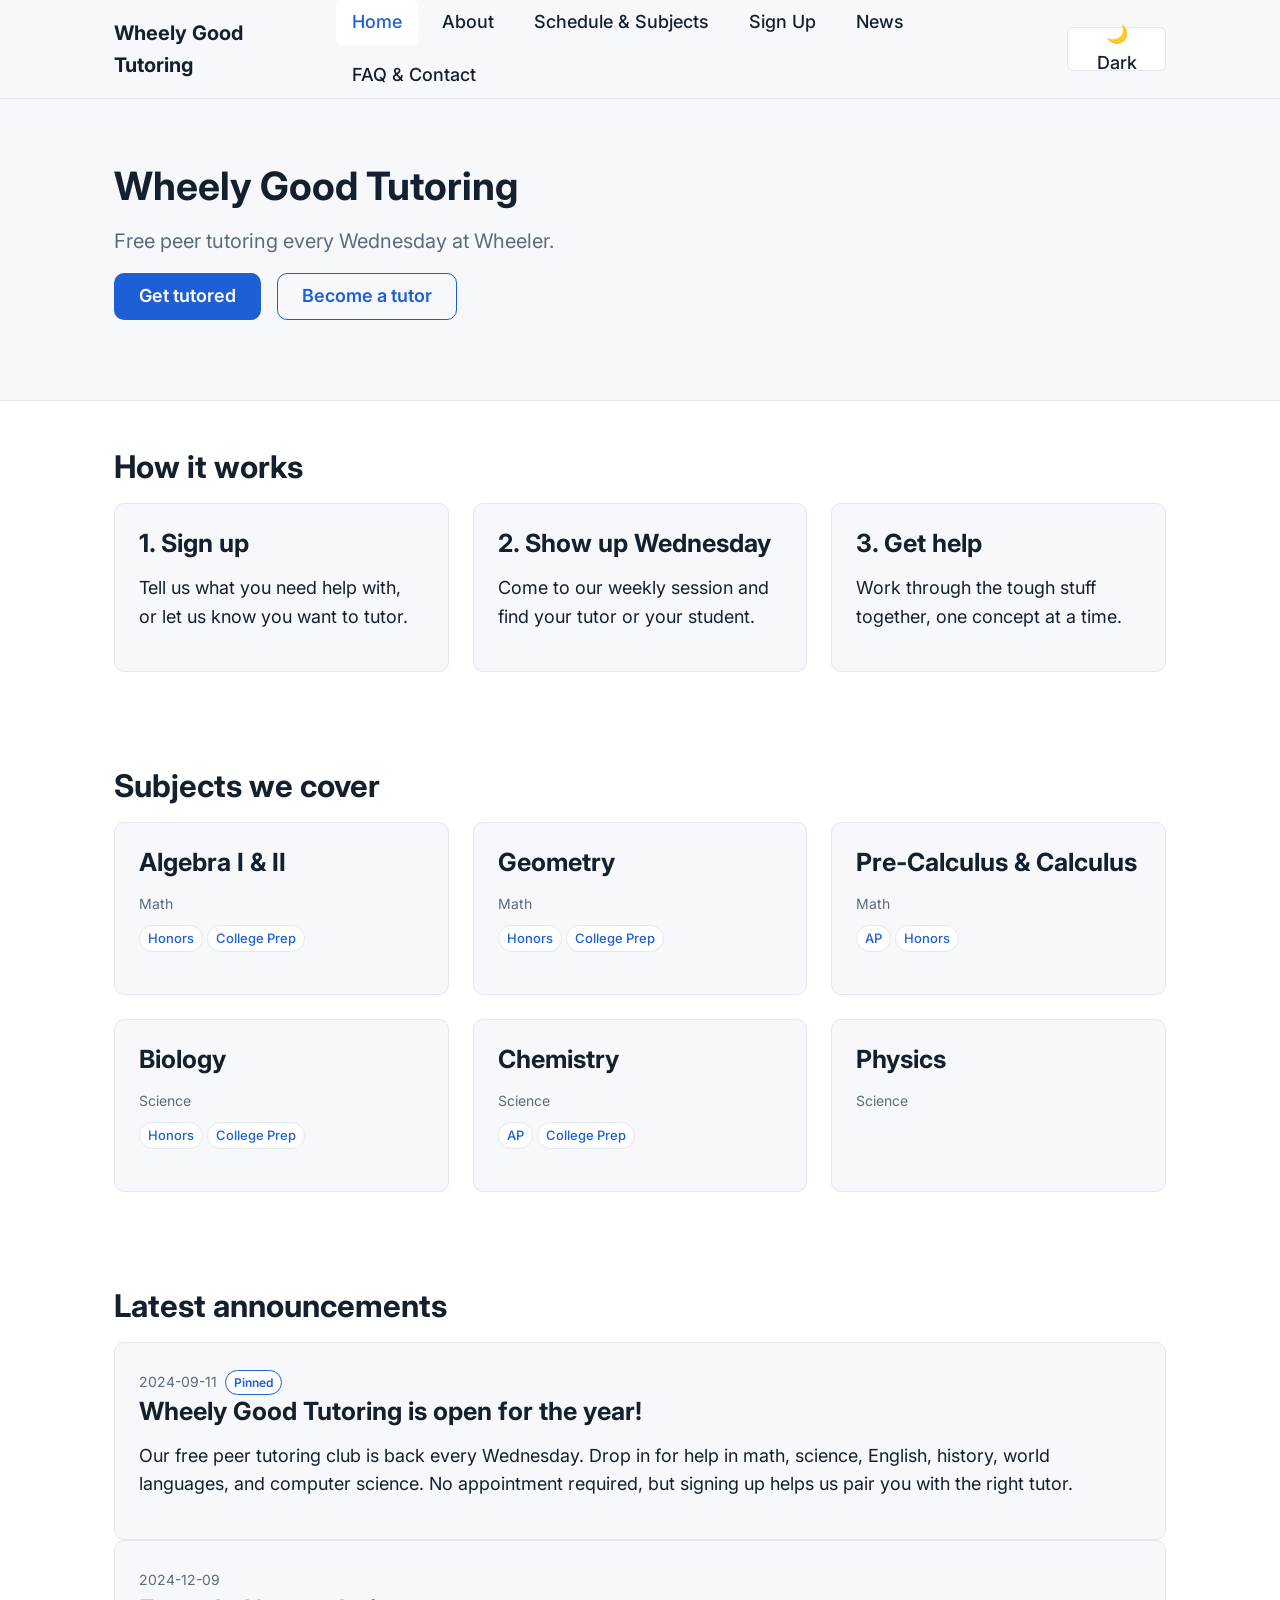
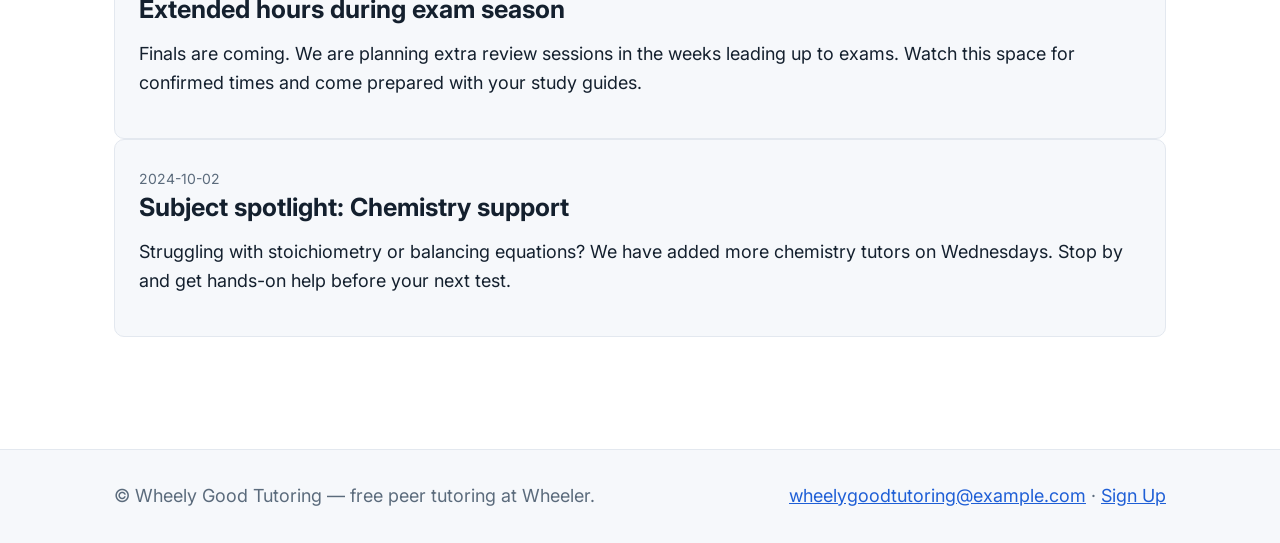
==== index.html @ 4400c3e9 "feat: add 7 HTML pages wiring the shared skeleton (FEAT-002) index, about, schedule, signup, news, f" ====
<!DOCTYPE html>
<html lang="en">
<head>
  <meta charset="utf-8">
  <meta name="viewport" content="width=device-width, initial-scale=1">
  <title>Wheely Good Tutoring — Free Peer Tutoring at Wheeler</title>
  <meta name="description" content="Free peer tutoring every Wednesday at Wheeler. Get help or become a tutor with Wheely Good Tutoring.">

  <!-- Open Graph (per page) -->
  <meta property="og:type" content="website">
  <meta property="og:title" content="Wheely Good Tutoring — Free Peer Tutoring at Wheeler">
  <meta property="og:description" content="Free peer tutoring every Wednesday at Wheeler. Get help or become a tutor with Wheely Good Tutoring.">
  <meta property="og:image" content="assets/logo.svg">

  <!-- Favicon (relative, every page) -->
  <link rel="icon" href="assets/favicon.svg" type="image/svg+xml">

  <!-- EXACT inline theme script: must run before the stylesheet link / before first paint -->
  <script>
    let saved = null;
    try { saved = localStorage.getItem('theme'); } catch (e) {}
    const prefersDark = matchMedia('(prefers-color-scheme: dark)').matches;
    document.documentElement.dataset.theme = saved ?? (prefersDark ? 'dark' : 'light');
  </script>

  <!-- Optional progressive-enhancement font (ONLY allowed external dependency). System stack is the fallback. -->
  <link rel="preconnect" href="https://fonts.googleapis.com">
  <link rel="preconnect" href="https://fonts.gstatic.com" crossorigin>
  <link rel="stylesheet" href="https://fonts.googleapis.com/css2?family=Inter:wght@400;500;600;700&display=swap">

  <link rel="stylesheet" href="css/styles.css">

  <!-- page scripts: non-render-blocking. layout + theme on every page; render.js only where needed -->
  <script src="js/layout.js" defer></script>
  <script src="js/theme.js" defer></script>
  <script type="module" src="js/render.js"></script>
</head>
<body data-page="home">
  <a class="skip-link" href="#main">Skip to content</a>

  <header id="site-header"></header>

  <noscript>
    <nav aria-label="Primary (no JavaScript)">
      <a href="index.html">Home</a> · <a href="about.html">About</a> ·
      <a href="schedule.html">Schedule &amp; Subjects</a> · <a href="signup.html">Sign Up</a> ·
      <a href="news.html">News</a> · <a href="faq.html">FAQ &amp; Contact</a>
    </nav>
  </noscript>

  <main id="main">
    <section class="hero">
      <div class="container">
        <h1>Wheely Good Tutoring</h1>
        <p class="lead">Free peer tutoring every Wednesday at Wheeler.</p>
        <p class="btn-row">
          <a class="btn btn-primary" href="signup.html">Get tutored</a>
          <a class="btn btn-secondary" href="signup.html">Become a tutor</a>
        </p>
      </div>
    </section>

    <section class="section">
      <div class="container">
        <h2>How it works</h2>
        <div class="grid grid-3">
          <article class="card">
            <h3>1. Sign up</h3>
            <p>Tell us what you need help with, or let us know you want to tutor.</p>
          </article>
          <article class="card">
            <h3>2. Show up Wednesday</h3>
            <p>Come to our weekly session and find your tutor or your student.</p>
          </article>
          <article class="card">
            <h3>3. Get help</h3>
            <p>Work through the tough stuff together, one concept at a time.</p>
          </article>
        </div>
      </div>
    </section>

    <section class="section">
      <div class="container">
        <h2>Subjects we cover</h2>
        <div id="subjects-preview"></div>
      </div>
    </section>

    <section class="section">
      <div class="container">
        <h2>Latest announcements</h2>
        <div id="announcements-latest"></div>
      </div>
    </section>
  </main>

  <footer id="site-footer"></footer>
</body>
</html>
---- css/styles.css ----
:root {
  --bg: #ffffff;
  --surface: #f6f8fb;
  --text: #14202e;
  --muted: #5b6b7c;
  --accent: #1f5fd6;
  --border: #e3e8ef;
}
[data-theme='dark'] {
  --bg: #0e141b;
  --surface: #161e28;
  --text: #e8eef5;
  --muted: #9fb0c2;
  --accent: #6aa3ff;
  --border: #26323f;
}

/* ---------------------------------------------------------------------------
   Design system
   Fonts: Inter prepended to the system stack. Inter is used only if the
   optional Google Fonts link loads; the system stack is the fallback.
--------------------------------------------------------------------------- */
:root {
  --font-sans: Inter, -apple-system, BlinkMacSystemFont, 'Segoe UI', Roboto, Helvetica, Arial, sans-serif;

  /* 8px spacing scale */
  --space-1: 8px;
  --space-2: 16px;
  --space-3: 24px;
  --space-4: 32px;
  --space-5: 48px;
  --space-6: 64px;

  /* Modular type scale (1.25) built off a 1rem base */
  --step-0: 1rem;
  --step-1: 1.25rem;
  --step-2: 1.5625rem;
  --step-3: 1.953rem;
  --step-4: 2.441rem;

  --radius: 10px;
  --radius-sm: 6px;
  --container: 1100px;
  --prose: 70ch;
}

*,
*::before,
*::after {
  box-sizing: border-box;
}

html {
  font-size: 100%;
}

body {
  margin: 0;
  font-family: var(--font-sans);
  font-size: 1.0625rem; /* 17px, within the 16-18px range */
  line-height: 1.6;
  color: var(--text);
  background: var(--bg);
  -webkit-font-smoothing: antialiased;
}

/* Headings on a 1.25 modular scale */
h1,
h2,
h3,
h4 {
  line-height: 1.2;
  margin: 0 0 var(--space-2);
  font-weight: 700;
}
h1 { font-size: var(--step-4); }
h2 { font-size: var(--step-3); }
h3 { font-size: var(--step-2); }
h4 { font-size: var(--step-1); }

p {
  margin: 0 0 var(--space-2);
}

a {
  color: var(--accent);
}

img,
svg {
  max-width: 100%;
}

/* Centered content container */
.container {
  width: 100%;
  max-width: var(--container);
  margin-inline: auto;
  padding-inline: var(--space-3);
}

/* Readable body-text column capped near 70ch */
.prose {
  max-width: var(--prose);
}

.section {
  padding-block: var(--space-5);
}

/* ---------------------------------------------------------------------------
   Accessibility helpers
--------------------------------------------------------------------------- */
.skip-link {
  position: absolute;
  left: var(--space-2);
  top: -3rem;
  z-index: 100;
  padding: var(--space-1) var(--space-2);
  background: var(--accent);
  color: #ffffff;
  border-radius: var(--radius-sm);
  text-decoration: none;
  transition: top 0.15s ease;
}
.skip-link:focus {
  top: var(--space-2);
}

:focus-visible {
  outline: 3px solid var(--accent);
  outline-offset: 2px;
  border-radius: var(--radius-sm);
}

.visually-hidden {
  position: absolute;
  width: 1px;
  height: 1px;
  padding: 0;
  margin: -1px;
  overflow: hidden;
  clip: rect(0 0 0 0);
  white-space: nowrap;
  border: 0;
}

/* ---------------------------------------------------------------------------
   Header / navigation
--------------------------------------------------------------------------- */
.site-header {
  background: var(--surface);
  border-bottom: 1px solid var(--border);
}
.header-inner {
  display: flex;
  align-items: center;
  justify-content: space-between;
  gap: var(--space-2);
  min-height: 64px;
}

.brand {
  display: inline-flex;
  align-items: center;
  gap: var(--space-1);
  color: var(--text);
  text-decoration: none;
  font-weight: 700;
  font-size: var(--step-1);
}
.brand svg {
  height: 32px;
  width: auto;
}

.nav {
  display: flex;
  align-items: center;
  gap: var(--space-1);
}
.nav-list {
  list-style: none;
  margin: 0;
  padding: 0;
  display: flex;
  flex-wrap: wrap;
  gap: var(--space-1);
}
.nav-list a {
  display: block;
  padding: var(--space-1) var(--space-2);
  color: var(--text);
  text-decoration: none;
  border-radius: var(--radius-sm);
  font-weight: 500;
}
.nav-list a:hover {
  background: var(--bg);
}
.nav-list a[aria-current='page'] {
  color: var(--accent);
  background: var(--bg);
}

.nav-toggle {
  display: none;
  align-items: center;
  justify-content: center;
  width: 44px;
  height: 44px;
  background: transparent;
  border: 1px solid var(--border);
  border-radius: var(--radius-sm);
  color: var(--text);
  font-size: 1.25rem;
  cursor: pointer;
}

/* Dark-mode toggle button */
.theme-toggle {
  display: inline-flex;
  align-items: center;
  justify-content: center;
  min-width: 44px;
  height: 44px;
  padding: 0 var(--space-2);
  background: var(--bg);
  border: 1px solid var(--border);
  border-radius: var(--radius-sm);
  color: var(--text);
  cursor: pointer;
  font: inherit;
  font-weight: 500;
}
.theme-toggle:hover {
  border-color: var(--accent);
}

/* ---------------------------------------------------------------------------
   Buttons
--------------------------------------------------------------------------- */
.btn {
  display: inline-flex;
  align-items: center;
  justify-content: center;
  gap: var(--space-1);
  padding: var(--space-1) var(--space-3);
  min-height: 44px;
  border-radius: var(--radius);
  border: 1px solid transparent;
  font: inherit;
  font-weight: 600;
  text-decoration: none;
  cursor: pointer;
  transition: background-color 0.15s ease, border-color 0.15s ease;
}
.btn-primary {
  background: var(--accent);
  color: #ffffff;
}
.btn-primary:hover {
  background: #1a52ba;
}
[data-theme='dark'] .btn-primary {
  color: #0e141b;
}
[data-theme='dark'] .btn-primary:hover {
  background: #8bb8ff;
}
.btn-secondary {
  background: transparent;
  color: var(--accent);
  border-color: var(--accent);
}
.btn-secondary:hover {
  background: var(--surface);
}

.btn-row {
  display: flex;
  flex-wrap: wrap;
  gap: var(--space-2);
}

/* ---------------------------------------------------------------------------
   Cards & grids
--------------------------------------------------------------------------- */
.grid {
  display: grid;
  gap: var(--space-3);
  grid-template-columns: 1fr;
}

.card {
  background: var(--surface);
  border: 1px solid var(--border);
  border-radius: var(--radius);
  padding: var(--space-3);
}
.card h3 {
  margin-top: 0;
}

/* Subject badges */
.badge {
  display: inline-block;
  padding: 2px var(--space-1);
  margin: 2px 4px 2px 0;
  font-size: 0.8125rem;
  font-weight: 500;
  color: var(--accent);
  background: var(--bg);
  border: 1px solid var(--border);
  border-radius: 999px;
}
.subject-category {
  color: var(--muted);
  font-size: 0.875rem;
  margin: 0 0 var(--space-1);
}

/* Announcements */
.announcement {
  background: var(--surface);
  border: 1px solid var(--border);
  border-radius: var(--radius);
  padding: var(--space-3);
}
.announcement-date {
  color: var(--muted);
  font-size: 0.875rem;
}
.pinned-flag {
  display: inline-block;
  margin-left: var(--space-1);
  padding: 2px var(--space-1);
  font-size: 0.75rem;
  font-weight: 600;
  color: var(--accent);
  background: var(--bg);
  border: 1px solid var(--accent);
  border-radius: 999px;
}

.empty-state,
.error-state {
  color: var(--muted);
  padding: var(--space-3);
  background: var(--surface);
  border: 1px dashed var(--border);
  border-radius: var(--radius);
}

/* Live search box */
.search-box {
  width: 100%;
  max-width: 420px;
  padding: var(--space-1) var(--space-2);
  min-height: 44px;
  font: inherit;
  color: var(--text);
  background: var(--bg);
  border: 1px solid var(--border);
  border-radius: var(--radius-sm);
  margin-bottom: var(--space-3);
}

/* ---------------------------------------------------------------------------
   Native <details> accordion
--------------------------------------------------------------------------- */
details.accordion {
  background: var(--surface);
  border: 1px solid var(--border);
  border-radius: var(--radius);
  margin-bottom: var(--space-2);
  padding: 0 var(--space-3);
}
details.accordion > summary {
  cursor: pointer;
  padding: var(--space-2) 0;
  font-weight: 600;
  list-style-position: inside;
}
details.accordion[open] > summary {
  border-bottom: 1px solid var(--border);
}
details.accordion > summary + * {
  padding-block: var(--space-2);
}

/* ---------------------------------------------------------------------------
   Hero / how-it-works
--------------------------------------------------------------------------- */
.hero {
  padding-block: var(--space-6);
  background: var(--surface);
  border-bottom: 1px solid var(--border);
}
.hero p.lead {
  font-size: var(--step-1);
  color: var(--muted);
  max-width: var(--prose);
}

.schedule-card {
  background: var(--surface);
  border: 1px solid var(--accent);
  border-radius: var(--radius);
  padding: var(--space-4);
  font-size: var(--step-1);
}

/* ---------------------------------------------------------------------------
   Forced-light form cards (signup embeds stay light regardless of theme)
--------------------------------------------------------------------------- */
.form-card {
  background: #ffffff;
  color: #14202e;
  border: 1px solid #e3e8ef;
  border-radius: var(--radius);
  padding: var(--space-3);
}
.form-card a {
  color: #1f5fd6;
}
.form-card iframe {
  width: 100%;
  min-height: 520px;
  border: 0;
}

/* ---------------------------------------------------------------------------
   Footer
--------------------------------------------------------------------------- */
.site-footer {
  background: var(--surface);
  border-top: 1px solid var(--border);
  margin-top: var(--space-6);
}
.footer-inner {
  display: flex;
  flex-wrap: wrap;
  gap: var(--space-2);
  justify-content: space-between;
  align-items: center;
  padding-block: var(--space-4);
  color: var(--muted);
}
.site-footer a {
  color: var(--accent);
}

/* ---------------------------------------------------------------------------
   noscript fallback nav
--------------------------------------------------------------------------- */
noscript nav {
  display: block;
  padding: var(--space-2) var(--space-3);
  background: var(--surface);
  border-bottom: 1px solid var(--border);
}

/* ---------------------------------------------------------------------------
   Responsive — mobile-first; min-width breakpoints at 640px and 960px
--------------------------------------------------------------------------- */

/* On small screens the primary nav collapses behind the hamburger. */
@media (max-width: 639.98px) {
  .nav-toggle {
    display: inline-flex;
  }
  .nav-list {
    display: none;
    position: absolute;
    left: 0;
    right: 0;
    flex-direction: column;
    gap: 0;
    padding: var(--space-1) var(--space-3) var(--space-2);
    background: var(--surface);
    border-bottom: 1px solid var(--border);
  }
  .site-header {
    position: relative;
  }
  .nav.is-open .nav-list {
    display: flex;
  }
  .nav {
    gap: var(--space-1);
  }
}

@media (min-width: 640px) {
  .grid-2 {
    grid-template-columns: repeat(2, 1fr);
  }
}

@media (min-width: 960px) {
  .grid-3 {
    grid-template-columns: repeat(3, 1fr);
  }
  body {
    font-size: 1.125rem; /* 18px on wider viewports */
  }
}

/* ---------------------------------------------------------------------------
   Reduced motion
--------------------------------------------------------------------------- */
@media (prefers-reduced-motion: reduce) {
  *,
  *::before,
  *::after {
    animation-duration: 0.001ms !important;
    animation-iteration-count: 1 !important;
    transition-duration: 0.001ms !important;
    scroll-behavior: auto !important;
  }
}
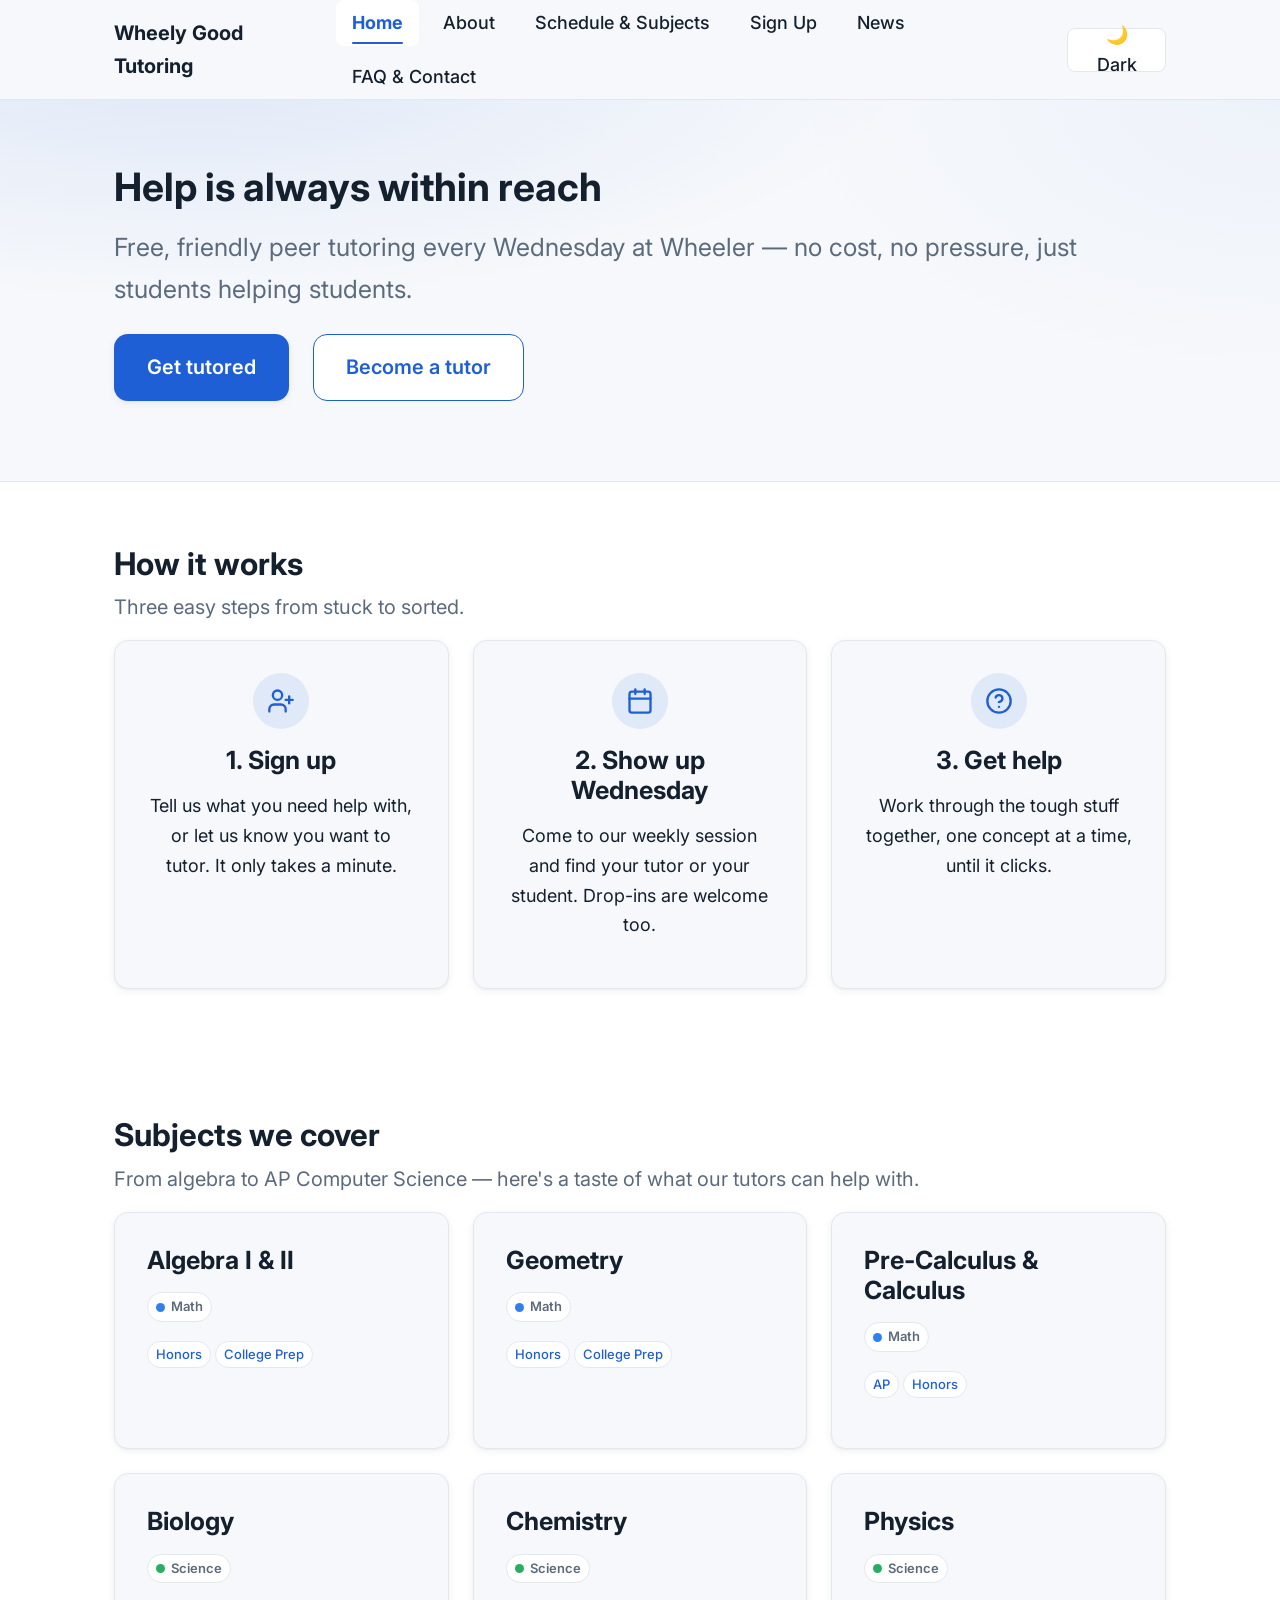
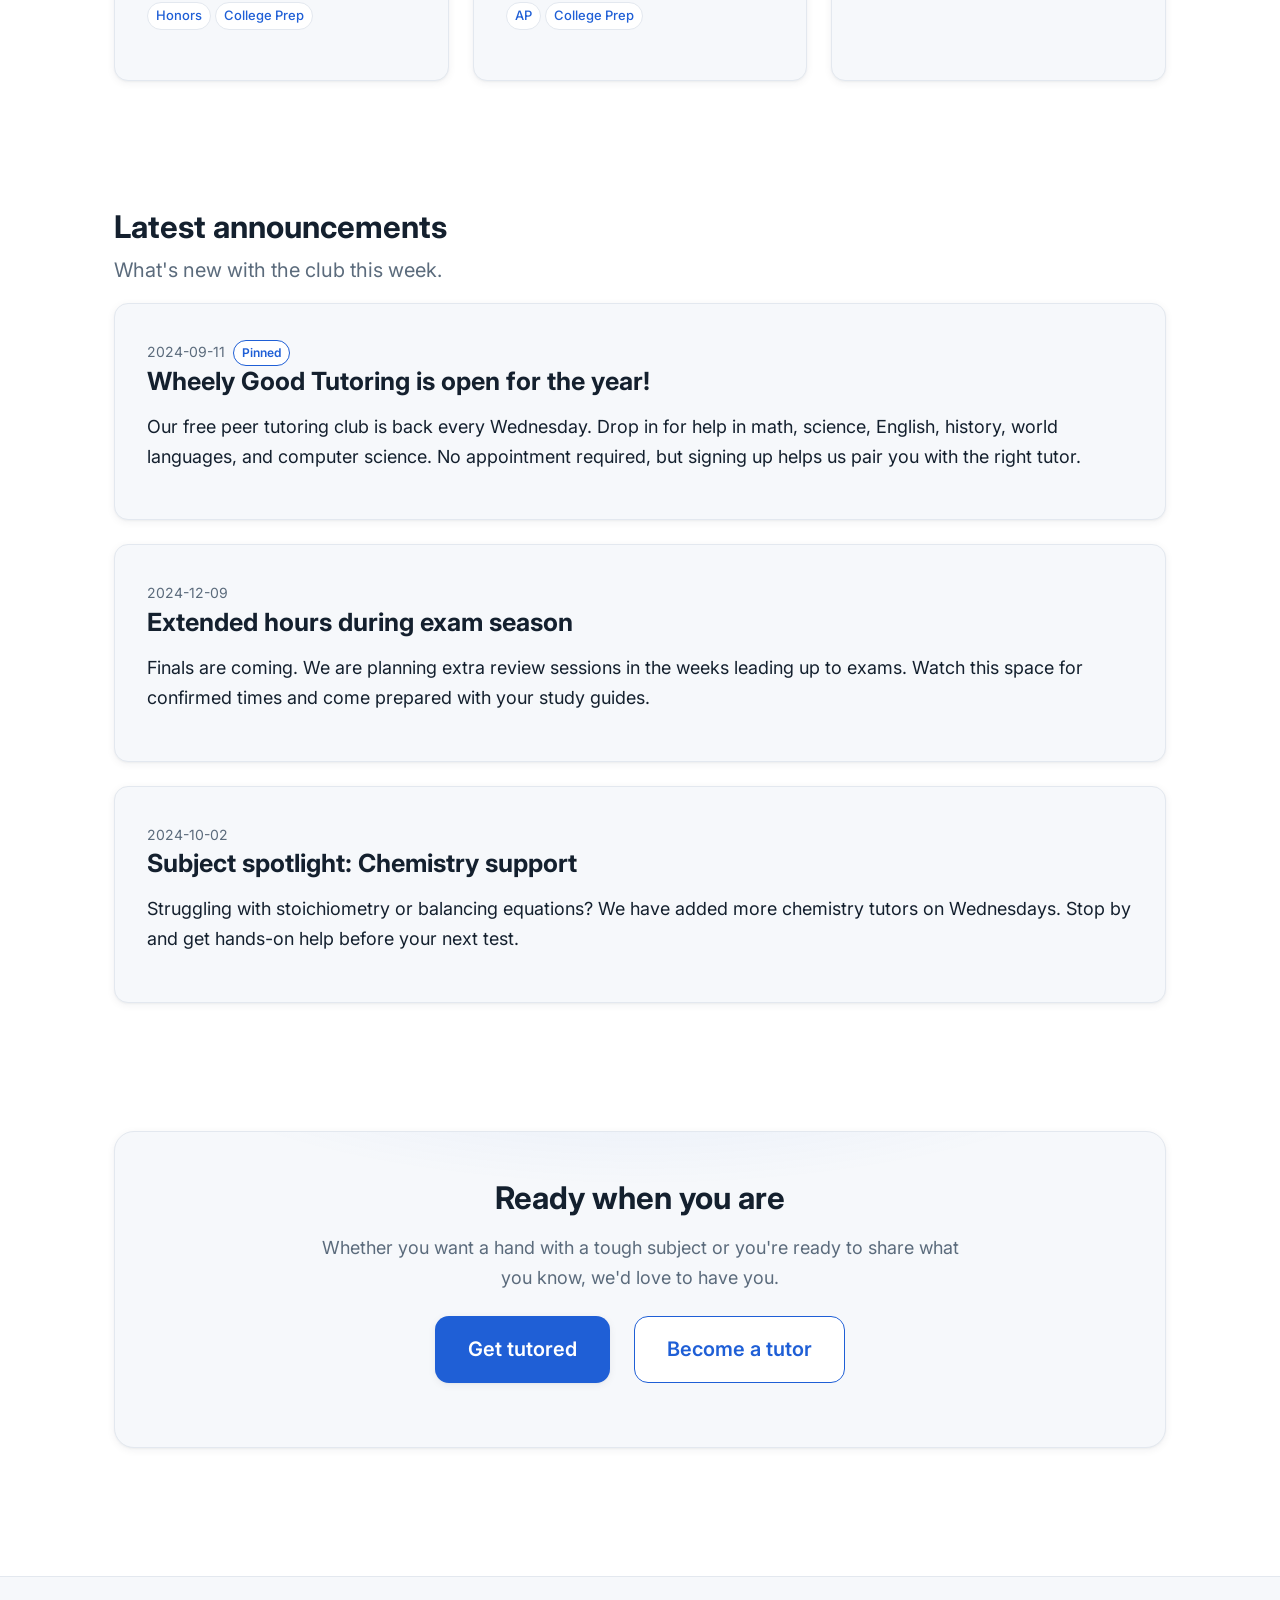
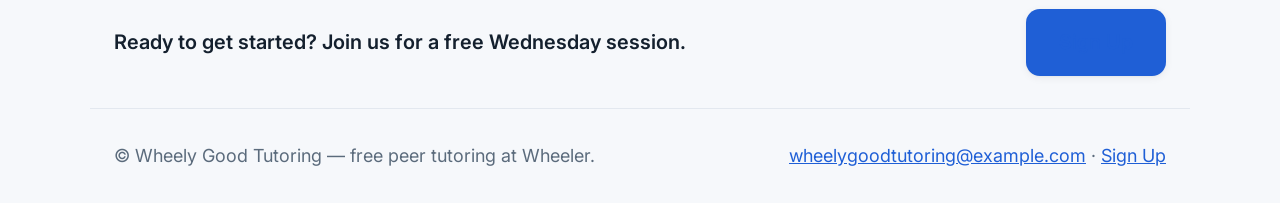
==== commit c24cca15: "feat: friendlier UI/UX polish pass Visuals: softer shadow tokens + larger radii, accent-derived hero" ====
--- a/index.html
+++ b/index.html
@@ -51,8 +51,8 @@
   <main id="main">
     <section class="hero">
       <div class="container">
-        <h1>Wheely Good Tutoring</h1>
-        <p class="lead">Free peer tutoring every Wednesday at Wheeler.</p>
+        <h1>Help is always within reach</h1>
+        <p class="lead">Free, friendly peer tutoring every Wednesday at Wheeler — no cost, no pressure, just students helping students.</p>
         <p class="btn-row">
           <a class="btn btn-primary" href="signup.html">Get tutored</a>
           <a class="btn btn-secondary" href="signup.html">Become a tutor</a>
@@ -63,18 +63,42 @@
     <section class="section">
       <div class="container">
         <h2>How it works</h2>
+        <p class="section-intro">Three easy steps from stuck to sorted.</p>
         <div class="grid grid-3">
-          <article class="card">
+          <article class="card step-card">
+            <span class="step-icon" aria-hidden="true">
+              <svg viewBox="0 0 24 24" fill="none" stroke="currentColor" stroke-width="2" stroke-linecap="round" stroke-linejoin="round">
+                <path d="M16 21v-2a4 4 0 0 0-4-4H6a4 4 0 0 0-4 4v2"></path>
+                <circle cx="9" cy="7" r="4"></circle>
+                <line x1="19" y1="8" x2="19" y2="14"></line>
+                <line x1="22" y1="11" x2="16" y2="11"></line>
+              </svg>
+            </span>
             <h3>1. Sign up</h3>
-            <p>Tell us what you need help with, or let us know you want to tutor.</p>
+            <p>Tell us what you need help with, or let us know you want to tutor. It only takes a minute.</p>
           </article>
-          <article class="card">
+          <article class="card step-card">
+            <span class="step-icon" aria-hidden="true">
+              <svg viewBox="0 0 24 24" fill="none" stroke="currentColor" stroke-width="2" stroke-linecap="round" stroke-linejoin="round">
+                <rect x="3" y="4" width="18" height="18" rx="2" ry="2"></rect>
+                <line x1="16" y1="2" x2="16" y2="6"></line>
+                <line x1="8" y1="2" x2="8" y2="6"></line>
+                <line x1="3" y1="10" x2="21" y2="10"></line>
+              </svg>
+            </span>
             <h3>2. Show up Wednesday</h3>
-            <p>Come to our weekly session and find your tutor or your student.</p>
+            <p>Come to our weekly session and find your tutor or your student. Drop-ins are welcome too.</p>
           </article>
-          <article class="card">
+          <article class="card step-card">
+            <span class="step-icon" aria-hidden="true">
+              <svg viewBox="0 0 24 24" fill="none" stroke="currentColor" stroke-width="2" stroke-linecap="round" stroke-linejoin="round">
+                <path d="M9.09 9a3 3 0 0 1 5.83 1c0 2-3 3-3 3"></path>
+                <line x1="12" y1="17" x2="12.01" y2="17"></line>
+                <circle cx="12" cy="12" r="10"></circle>
+              </svg>
+            </span>
             <h3>3. Get help</h3>
-            <p>Work through the tough stuff together, one concept at a time.</p>
+            <p>Work through the tough stuff together, one concept at a time, until it clicks.</p>
           </article>
         </div>
       </div>
@@ -83,6 +107,7 @@
     <section class="section">
       <div class="container">
         <h2>Subjects we cover</h2>
+        <p class="section-intro">From algebra to AP Computer Science — here's a taste of what our tutors can help with.</p>
         <div id="subjects-preview"></div>
       </div>
     </section>
@@ -90,7 +115,21 @@
     <section class="section">
       <div class="container">
         <h2>Latest announcements</h2>
+        <p class="section-intro">What's new with the club this week.</p>
         <div id="announcements-latest"></div>
+      </div>
+    </section>
+
+    <section class="section">
+      <div class="container">
+        <div class="cta-band">
+          <h2>Ready when you are</h2>
+          <p>Whether you want a hand with a tough subject or you're ready to share what you know, we'd love to have you.</p>
+          <p class="btn-row">
+            <a class="btn btn-primary" href="signup.html">Get tutored</a>
+            <a class="btn btn-secondary" href="signup.html">Become a tutor</a>
+          </p>
+        </div>
       </div>
     </section>
   </main>
--- a/css/styles.css
+++ b/css/styles.css
@@ -38,10 +38,28 @@
   --step-3: 1.953rem;
   --step-4: 2.441rem;
 
-  --radius: 10px;
-  --radius-sm: 6px;
+  --radius: 14px;
+  --radius-sm: 8px;
+  --radius-lg: 20px;
   --container: 1100px;
   --prose: 70ch;
+
+  /* Softer, warmer elevation (new tokens — base colors unchanged) */
+  --shadow-sm: 0 1px 2px rgba(20, 32, 46, 0.04), 0 2px 8px rgba(20, 32, 46, 0.06);
+  --shadow-md: 0 2px 6px rgba(20, 32, 46, 0.06), 0 8px 24px rgba(20, 32, 46, 0.10);
+  --shadow-lg: 0 6px 16px rgba(20, 32, 46, 0.08), 0 16px 40px rgba(20, 32, 46, 0.12);
+
+  /* Subtle hero wash built from the accent token (theme-aware) */
+  --hero-tint: rgba(31, 95, 214, 0.10);
+  --hero-tint-2: rgba(31, 95, 214, 0.04);
+}
+[data-theme='dark'] {
+  /* Deeper, lower-opacity shadows read better on dark surfaces */
+  --shadow-sm: 0 1px 2px rgba(0, 0, 0, 0.30), 0 2px 8px rgba(0, 0, 0, 0.35);
+  --shadow-md: 0 2px 6px rgba(0, 0, 0, 0.35), 0 8px 24px rgba(0, 0, 0, 0.45);
+  --shadow-lg: 0 6px 16px rgba(0, 0, 0, 0.40), 0 16px 40px rgba(0, 0, 0, 0.50);
+  --hero-tint: rgba(106, 163, 255, 0.14);
+  --hero-tint-2: rgba(106, 163, 255, 0.05);
 }
 
 *,
@@ -58,7 +76,7 @@
   margin: 0;
   font-family: var(--font-sans);
   font-size: 1.0625rem; /* 17px, within the 16-18px range */
-  line-height: 1.6;
+  line-height: 1.65;
   color: var(--text);
   background: var(--bg);
   -webkit-font-smoothing: antialiased;
@@ -105,7 +123,19 @@
 }
 
 .section {
+  padding-block: var(--space-6);
+}
+/* Nested sections keep tighter rhythm so pages don't sprawl */
+.section .section {
   padding-block: var(--space-5);
+}
+
+/* Intro paragraph under a section heading */
+.section-intro {
+  color: var(--muted);
+  font-size: var(--step-1);
+  max-width: var(--prose);
+  margin-top: calc(-1 * var(--space-1));
 }
 
 /* ---------------------------------------------------------------------------
@@ -189,6 +219,7 @@
 }
 .nav-list a {
   display: block;
+  position: relative;
   padding: var(--space-1) var(--space-2);
   color: var(--text);
   text-decoration: none;
@@ -198,9 +229,21 @@
 .nav-list a:hover {
   background: var(--bg);
 }
+/* Clearer active page: accent color, weight, and an underline bar */
 .nav-list a[aria-current='page'] {
   color: var(--accent);
   background: var(--bg);
+  font-weight: 700;
+}
+.nav-list a[aria-current='page']::after {
+  content: '';
+  position: absolute;
+  left: var(--space-2);
+  right: var(--space-2);
+  bottom: 2px;
+  height: 2px;
+  border-radius: 2px;
+  background: var(--accent);
 }
 
 .nav-toggle {
@@ -215,6 +258,14 @@
   color: var(--text);
   font-size: 1.25rem;
   cursor: pointer;
+  transition: border-color 0.15s ease, background-color 0.15s ease;
+}
+.nav-toggle:hover {
+  border-color: var(--accent);
+}
+.nav.is-open .nav-toggle {
+  border-color: var(--accent);
+  background: var(--bg);
 }
 
 /* Dark-mode toggle button */
@@ -245,22 +296,30 @@
   align-items: center;
   justify-content: center;
   gap: var(--space-1);
-  padding: var(--space-1) var(--space-3);
-  min-height: 44px;
+  padding: var(--space-2) var(--space-4);
+  min-height: 48px;
   border-radius: var(--radius);
   border: 1px solid transparent;
   font: inherit;
+  font-size: var(--step-1);
   font-weight: 600;
   text-decoration: none;
   cursor: pointer;
-  transition: background-color 0.15s ease, border-color 0.15s ease;
+  transition: background-color 0.15s ease, border-color 0.15s ease,
+    box-shadow 0.15s ease, transform 0.15s ease;
 }
 .btn-primary {
   background: var(--accent);
   color: #ffffff;
+  box-shadow: var(--shadow-sm);
 }
 .btn-primary:hover {
   background: #1a52ba;
+  box-shadow: var(--shadow-md);
+  transform: translateY(-2px);
+}
+.btn-primary:active {
+  transform: translateY(0);
 }
 [data-theme='dark'] .btn-primary {
   color: #0e141b;
@@ -269,18 +328,24 @@
   background: #8bb8ff;
 }
 .btn-secondary {
-  background: transparent;
+  background: var(--bg);
   color: var(--accent);
   border-color: var(--accent);
 }
 .btn-secondary:hover {
   background: var(--surface);
+  box-shadow: var(--shadow-sm);
+  transform: translateY(-2px);
+}
+.btn-secondary:active {
+  transform: translateY(0);
 }
 
 .btn-row {
   display: flex;
   flex-wrap: wrap;
-  gap: var(--space-2);
+  gap: var(--space-3);
+  margin-top: var(--space-3);
 }
 
 /* ---------------------------------------------------------------------------
@@ -296,10 +361,37 @@
   background: var(--surface);
   border: 1px solid var(--border);
   border-radius: var(--radius);
-  padding: var(--space-3);
+  padding: var(--space-4);
+  box-shadow: var(--shadow-sm);
+  transition: box-shadow 0.15s ease, transform 0.15s ease, border-color 0.15s ease;
+}
+.card:hover {
+  box-shadow: var(--shadow-md);
+  transform: translateY(-3px);
+  border-color: var(--accent);
 }
 .card h3 {
   margin-top: 0;
+}
+
+/* "How it works" step cards: centered icon + number */
+.step-card {
+  text-align: center;
+}
+.step-icon {
+  display: inline-flex;
+  align-items: center;
+  justify-content: center;
+  width: 56px;
+  height: 56px;
+  margin-bottom: var(--space-2);
+  color: var(--accent);
+  background: var(--hero-tint);
+  border-radius: 50%;
+}
+.step-icon svg {
+  width: 28px;
+  height: 28px;
 }
 
 /* Subject badges */
@@ -315,17 +407,46 @@
   border-radius: 999px;
 }
 .subject-category {
+  display: inline-flex;
+  align-items: center;
+  gap: 6px;
   color: var(--muted);
-  font-size: 0.875rem;
-  margin: 0 0 var(--space-1);
-}
+  font-size: 0.8125rem;
+  font-weight: 600;
+  margin: 0 0 var(--space-2);
+  padding: 3px var(--space-1);
+  border-radius: 999px;
+  background: var(--bg);
+  border: 1px solid var(--border);
+}
+/* A small colored dot keys the category to a hue.
+   Colors are decorative accents only (text stays on muted for AA). */
+.subject-category::before {
+  content: '';
+  width: 9px;
+  height: 9px;
+  border-radius: 50%;
+  background: var(--cat-color, var(--accent));
+  flex: none;
+}
+.cat-math { --cat-color: #2f80ed; }
+.cat-science { --cat-color: #27ae60; }
+.cat-english { --cat-color: #9b51e0; }
+.cat-history { --cat-color: #e2873a; }
+.cat-languages { --cat-color: #eb5757; }
+.cat-cs { --cat-color: #11a0a6; }
 
 /* Announcements */
 .announcement {
   background: var(--surface);
   border: 1px solid var(--border);
   border-radius: var(--radius);
-  padding: var(--space-3);
+  padding: var(--space-4);
+  box-shadow: var(--shadow-sm);
+  margin-bottom: var(--space-3);
+}
+.announcement:last-child {
+  margin-bottom: 0;
 }
 .announcement-date {
   color: var(--muted);
@@ -346,10 +467,36 @@
 .empty-state,
 .error-state {
   color: var(--muted);
-  padding: var(--space-3);
+  padding: var(--space-4);
   background: var(--surface);
   border: 1px dashed var(--border);
   border-radius: var(--radius);
+  text-align: center;
+}
+
+/* ---------------------------------------------------------------------------
+   In-flow Sign Up CTA band (NOT fixed — stays in document flow, safe at 360px)
+--------------------------------------------------------------------------- */
+.cta-band {
+  background:
+    radial-gradient(900px 300px at 50% -40%, var(--hero-tint), transparent 60%),
+    var(--surface);
+  border: 1px solid var(--border);
+  border-radius: var(--radius-lg);
+  box-shadow: var(--shadow-sm);
+  padding: var(--space-5) var(--space-4);
+  text-align: center;
+}
+.cta-band h2 {
+  margin-top: 0;
+}
+.cta-band p {
+  color: var(--muted);
+  max-width: 60ch;
+  margin-inline: auto;
+}
+.cta-band .btn-row {
+  justify-content: center;
 }
 
 /* Live search box */
@@ -394,11 +541,19 @@
 --------------------------------------------------------------------------- */
 .hero {
   padding-block: var(--space-6);
-  background: var(--surface);
+  /* Soft accent wash layered over the surface — reads well in both themes
+     because tints are derived from each theme's accent at low opacity. */
+  background:
+    radial-gradient(1200px 400px at 15% -10%, var(--hero-tint), transparent 60%),
+    radial-gradient(900px 500px at 100% 0%, var(--hero-tint-2), transparent 55%),
+    var(--surface);
   border-bottom: 1px solid var(--border);
 }
+.hero h1 {
+  font-size: clamp(2.2rem, 6vw, var(--step-4));
+}
 .hero p.lead {
-  font-size: var(--step-1);
+  font-size: var(--step-2);
   color: var(--muted);
   max-width: var(--prose);
 }
@@ -430,6 +585,26 @@
   border: 0;
 }
 
+/* Friendly intro line above each signup form */
+.form-intro {
+  color: var(--muted);
+  font-size: var(--step-1);
+  max-width: var(--prose);
+  margin-bottom: var(--space-2);
+}
+
+/* ---------------------------------------------------------------------------
+   404 friendly wheel
+--------------------------------------------------------------------------- */
+.notfound-wheel {
+  color: var(--accent);
+  margin-bottom: var(--space-3);
+}
+.notfound-wheel svg {
+  width: 96px;
+  height: 96px;
+}
+
 /* ---------------------------------------------------------------------------
    Footer
 --------------------------------------------------------------------------- */
@@ -437,6 +612,22 @@
   background: var(--surface);
   border-top: 1px solid var(--border);
   margin-top: var(--space-6);
+}
+/* Prominent Sign Up call-to-action band at the top of the footer */
+.footer-cta {
+  display: flex;
+  flex-wrap: wrap;
+  gap: var(--space-2) var(--space-3);
+  align-items: center;
+  justify-content: space-between;
+  padding-block: var(--space-4);
+  border-bottom: 1px solid var(--border);
+}
+.footer-cta p {
+  margin: 0;
+  font-size: var(--step-1);
+  font-weight: 600;
+  color: var(--text);
 }
 .footer-inner {
   display: flex;
@@ -508,6 +699,20 @@
 }
 
 /* ---------------------------------------------------------------------------
+   Motion — gated behind a no-preference query so reduced-motion users opt out
+--------------------------------------------------------------------------- */
+@media (prefers-reduced-motion: no-preference) {
+  @keyframes wheel-spin {
+    from { transform: rotate(0deg); }
+    to { transform: rotate(360deg); }
+  }
+  .notfound-wheel svg {
+    animation: wheel-spin 14s linear infinite;
+    transform-origin: 50% 50%;
+  }
+}
+
+/* ---------------------------------------------------------------------------
    Reduced motion
 --------------------------------------------------------------------------- */
 @media (prefers-reduced-motion: reduce) {
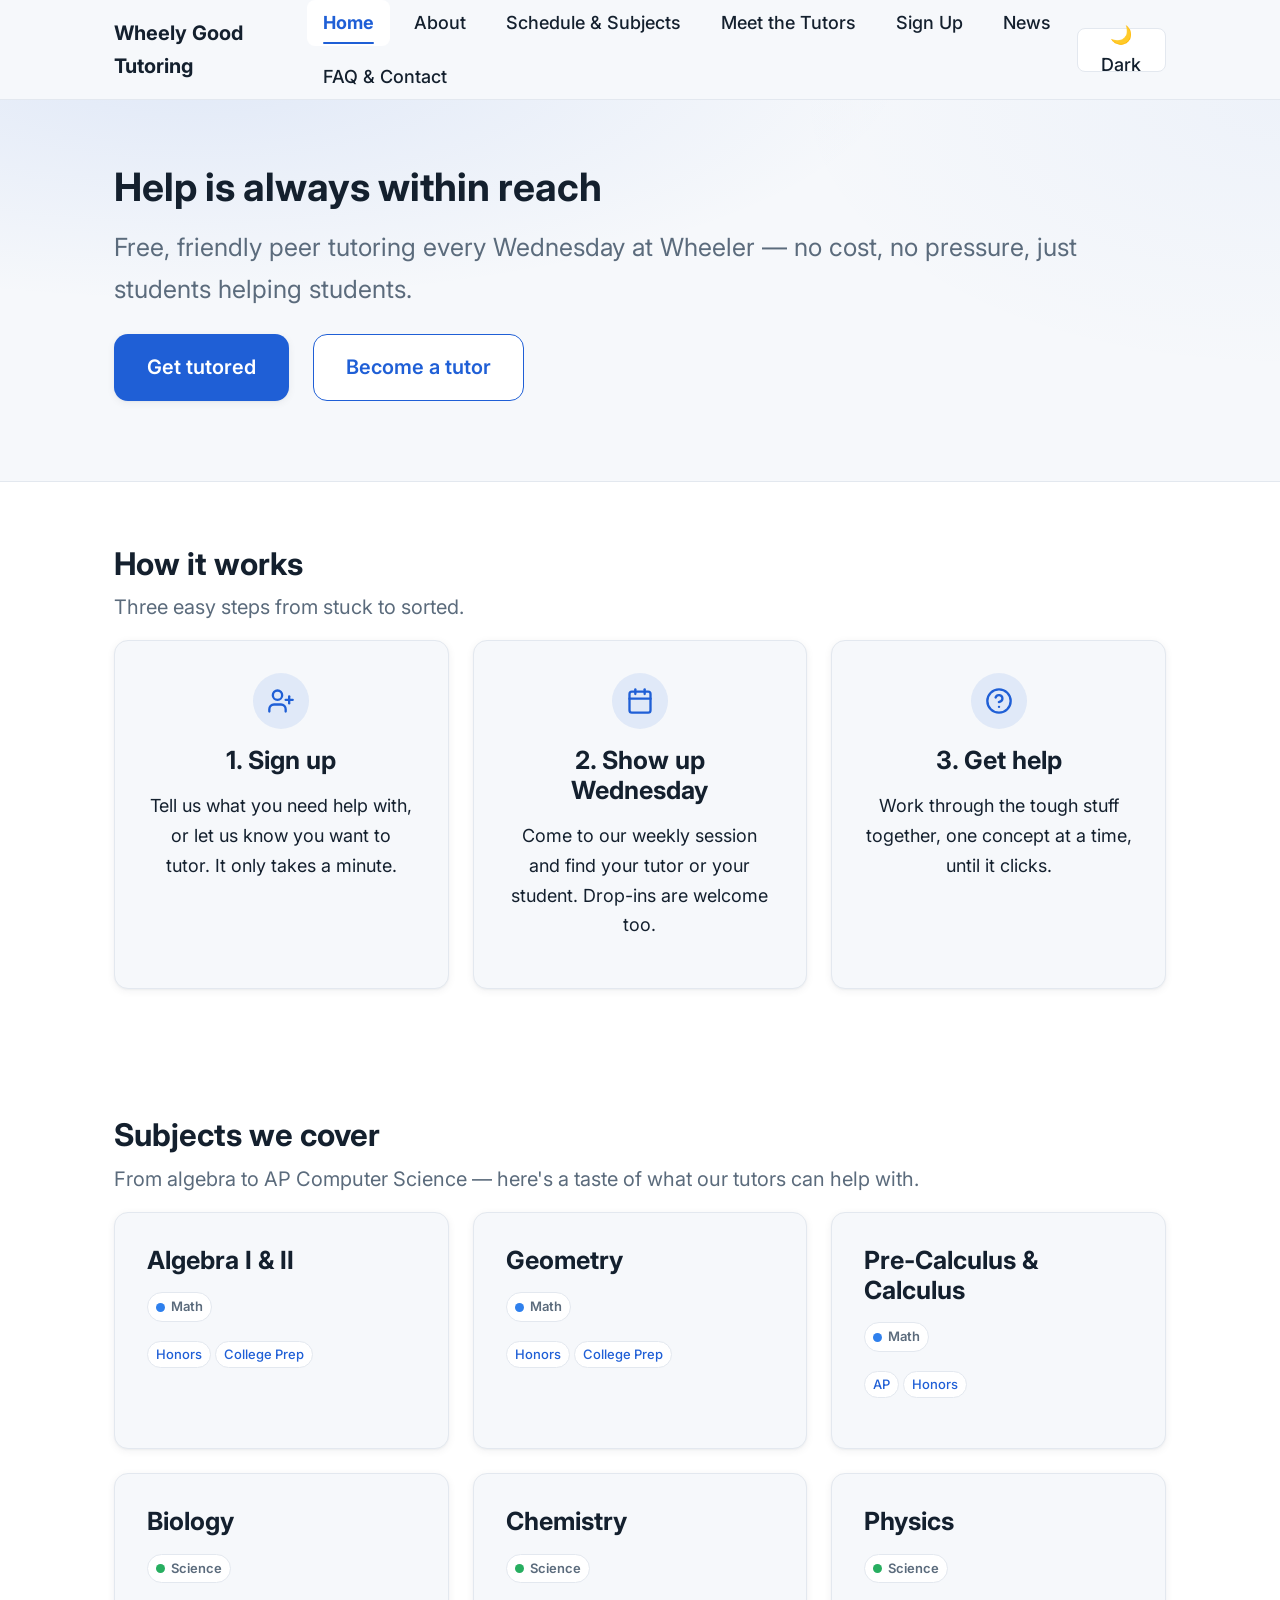
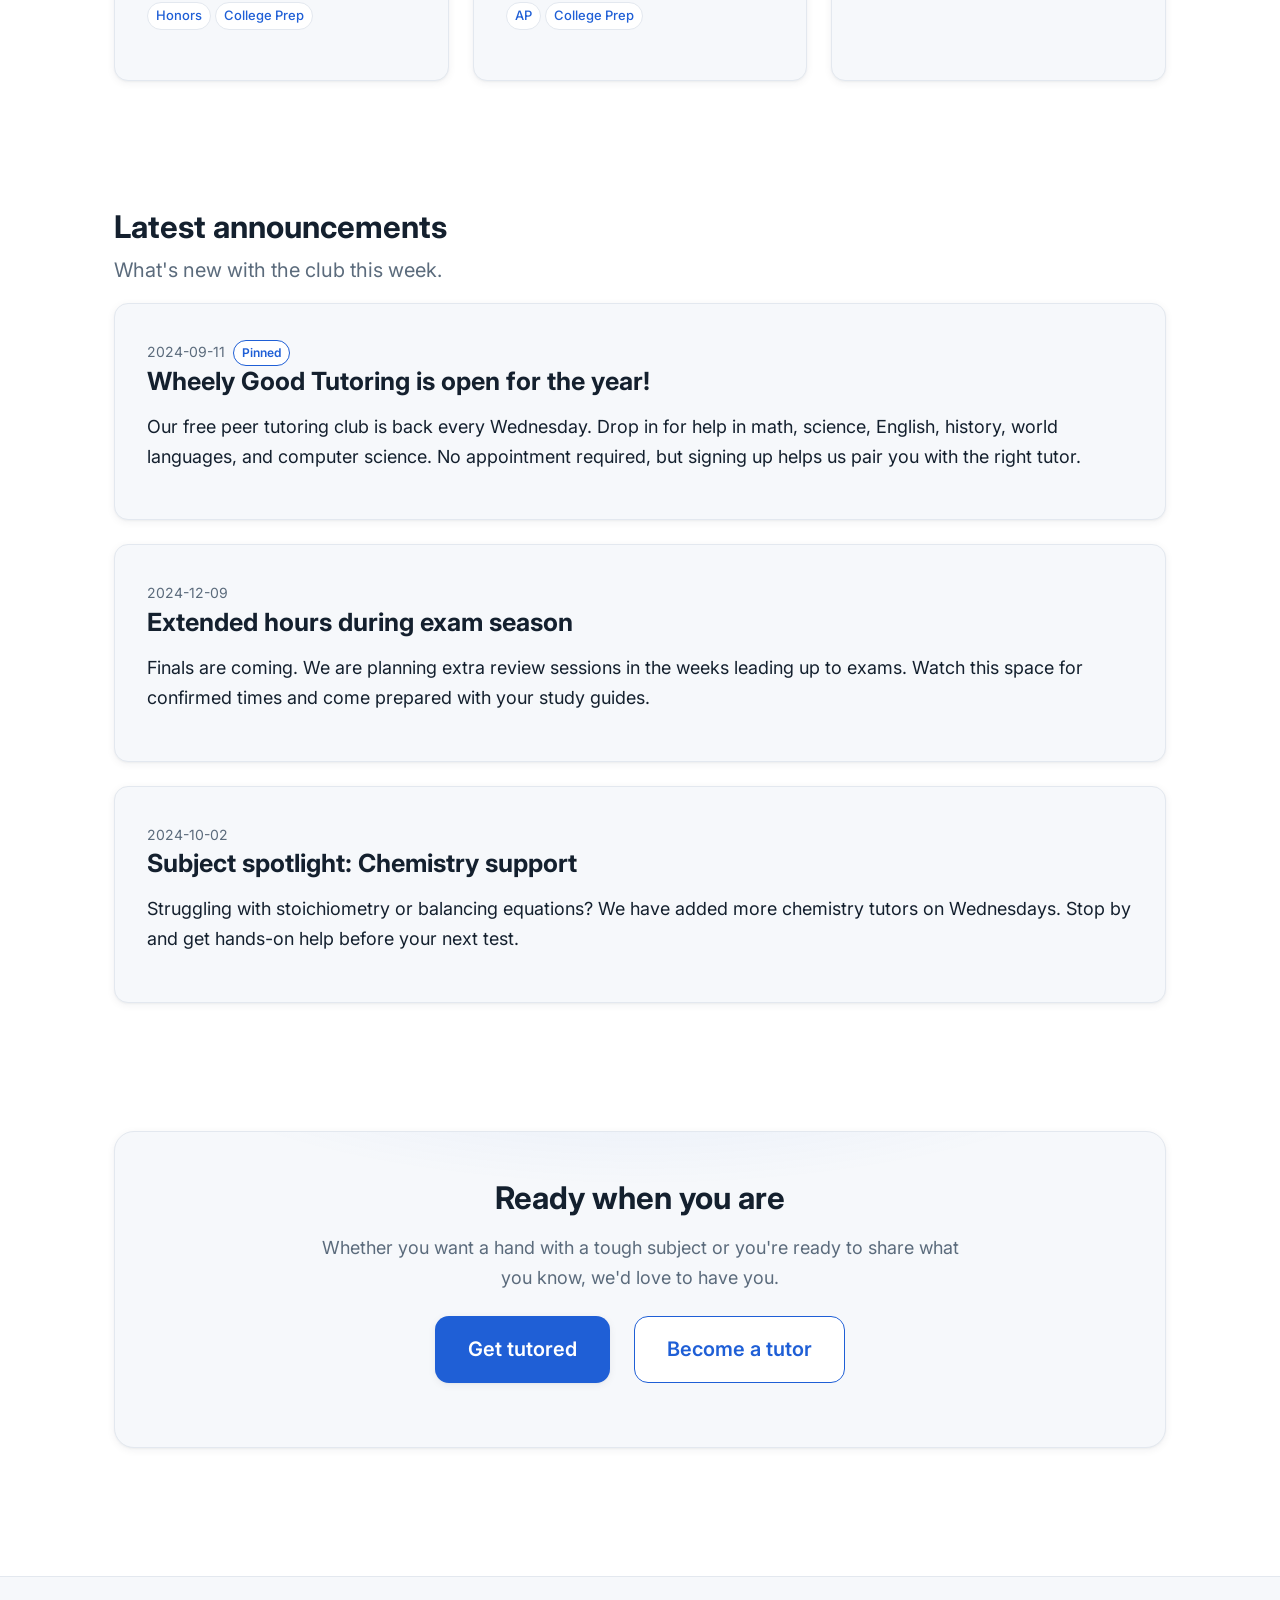
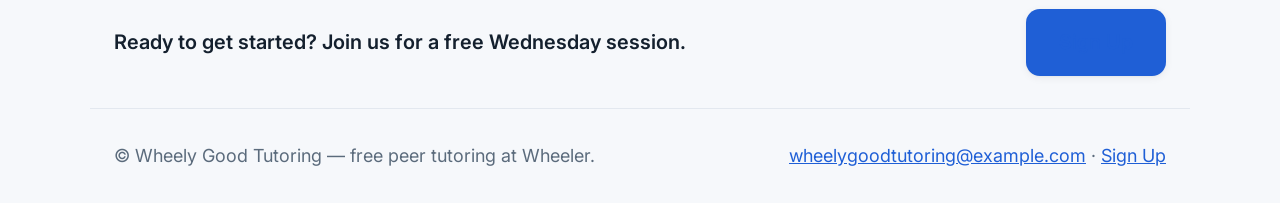
==== commit 92dfd7a4: "fix: add Meet the Tutors link to noscript nav on all pages Resolves review finding F1: the noscript " ====
--- a/index.html
+++ b/index.html
@@ -43,8 +43,9 @@
   <noscript>
     <nav aria-label="Primary (no JavaScript)">
       <a href="index.html">Home</a> · <a href="about.html">About</a> ·
-      <a href="schedule.html">Schedule &amp; Subjects</a> · <a href="signup.html">Sign Up</a> ·
-      <a href="news.html">News</a> · <a href="faq.html">FAQ &amp; Contact</a>
+      <a href="schedule.html">Schedule &amp; Subjects</a> · <a href="tutors.html">Meet the Tutors</a> ·
+      <a href="signup.html">Sign Up</a> · <a href="news.html">News</a> ·
+      <a href="faq.html">FAQ &amp; Contact</a>
     </nav>
   </noscript>
 
--- a/css/styles.css
+++ b/css/styles.css
@@ -475,6 +475,67 @@
 }
 
 /* ---------------------------------------------------------------------------
+   Tutor cards (Meet the Tutors)
+--------------------------------------------------------------------------- */
+.tutor-card {
+  text-align: center;
+}
+.tutor-card .badge-row {
+  display: flex;
+  flex-wrap: wrap;
+  justify-content: center;
+  gap: 2px;
+}
+/* Square thumbnail wrapper: holds the photo and the initials fallback,
+   which share the same box so a missing photo reveals the avatar. */
+.tutor-thumb {
+  position: relative;
+  width: 140px;
+  aspect-ratio: 1 / 1;
+  margin: 0 auto var(--space-3);
+  border-radius: 50%;
+  overflow: hidden;
+  background: var(--bg);
+  border: 1px solid var(--border);
+}
+.tutor-photo {
+  position: relative;
+  z-index: 1;
+  display: block;
+  width: 100%;
+  height: 100%;
+  object-fit: cover;
+  border-radius: 50%;
+}
+/* Initials avatar sits behind the photo; visible only if the photo is absent. */
+.tutor-avatar {
+  position: absolute;
+  inset: 0;
+  z-index: 0;
+  display: flex;
+  align-items: center;
+  justify-content: center;
+  font-size: var(--step-3);
+  font-weight: 700;
+  color: var(--accent);
+  background: var(--hero-tint);
+}
+.tutor-name {
+  margin-bottom: var(--space-1);
+}
+.tutor-grade {
+  color: var(--muted);
+  font-size: 0.875rem;
+  font-weight: 600;
+  margin: 0 0 var(--space-2);
+}
+.tutor-bio {
+  color: var(--muted);
+  margin-top: var(--space-2);
+  margin-bottom: 0;
+}
+
+/* ---------------------------------------------------------------------------
    In-flow Sign Up CTA band (NOT fixed — stays in document flow, safe at 360px)
 --------------------------------------------------------------------------- */
 .cta-band {
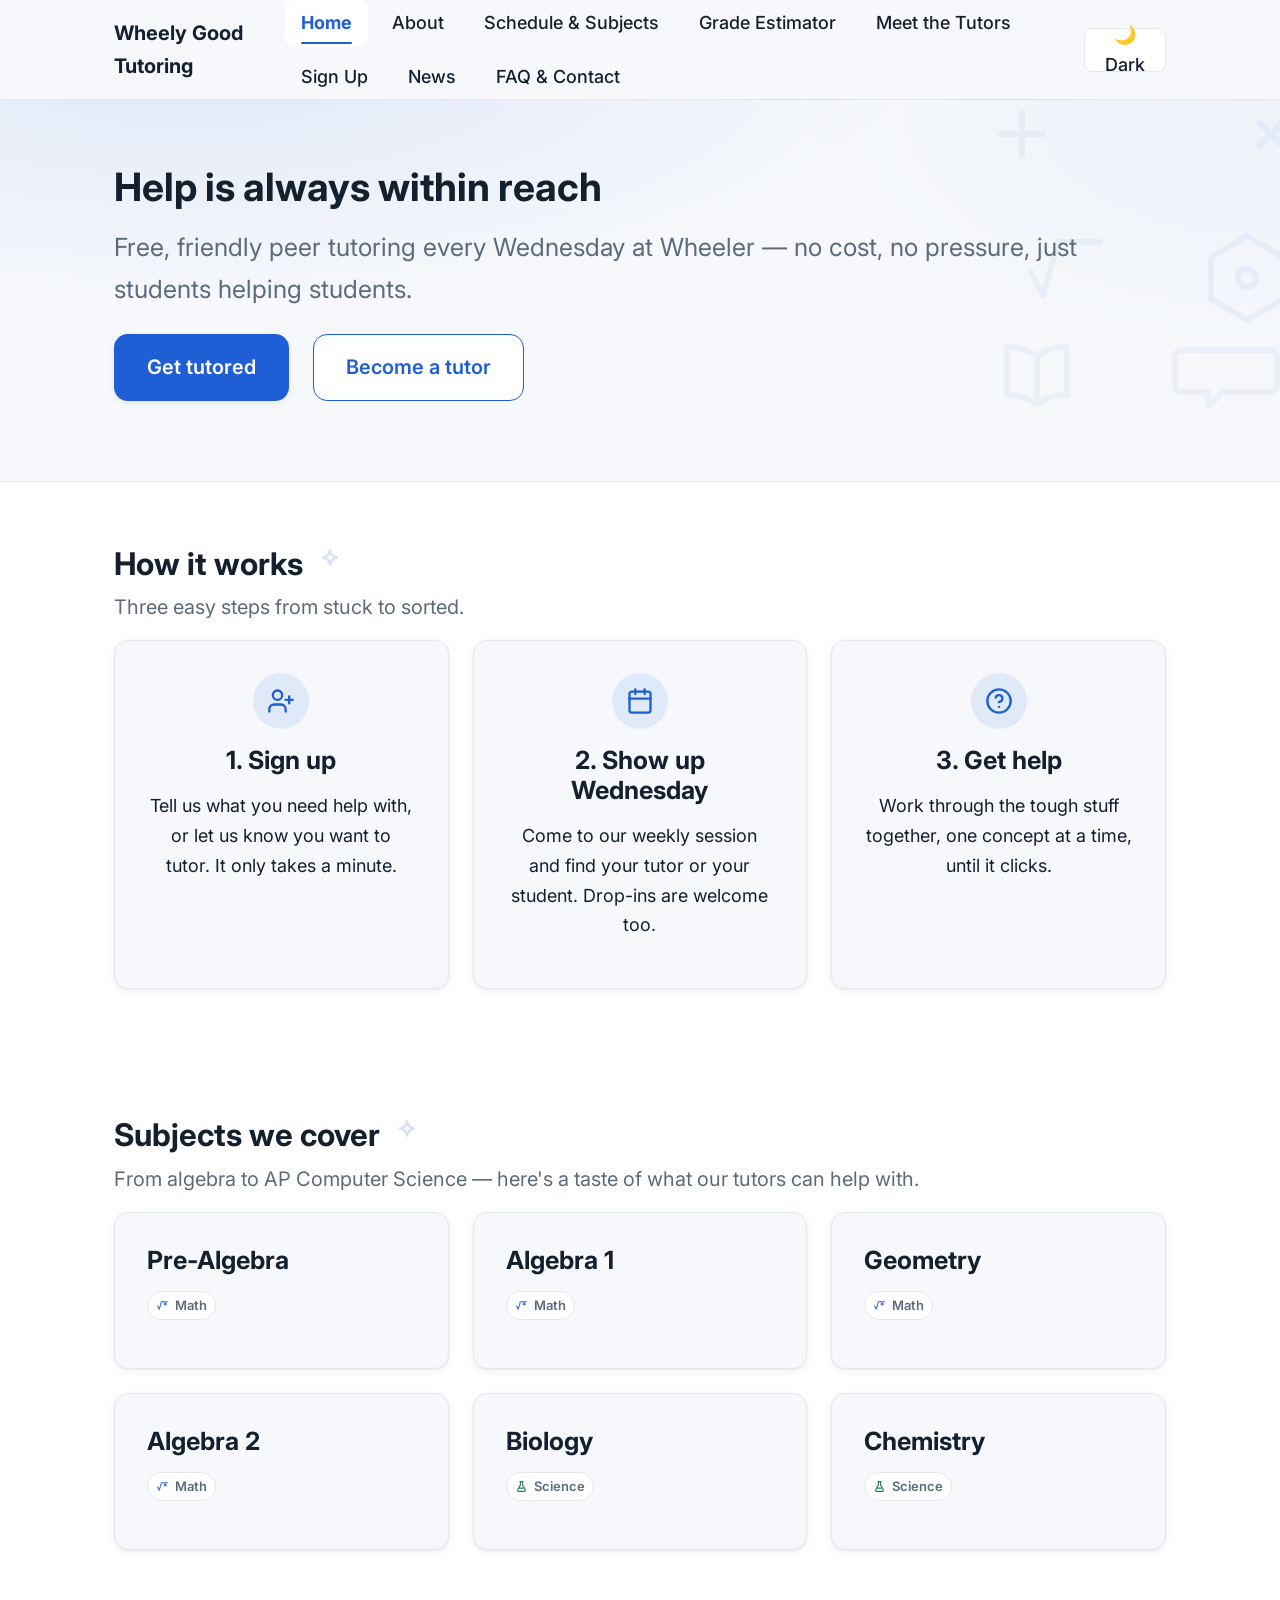
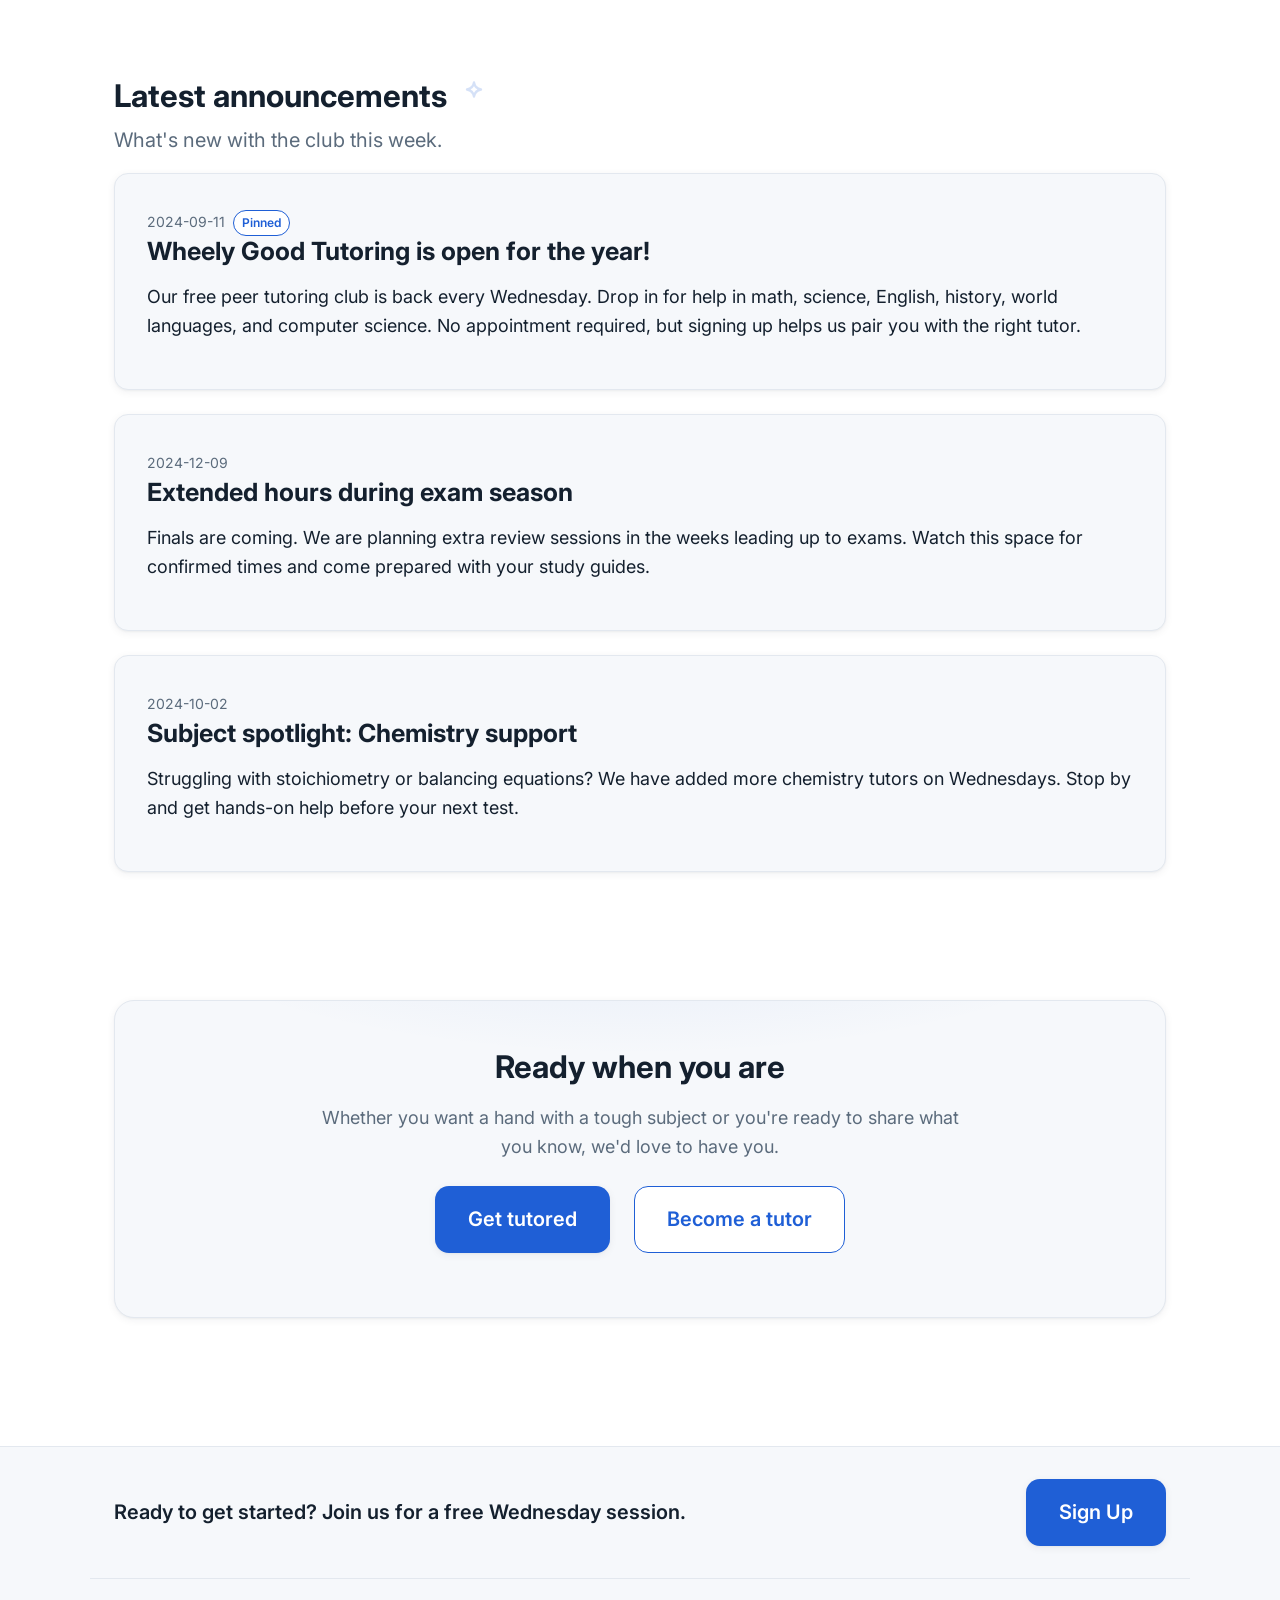
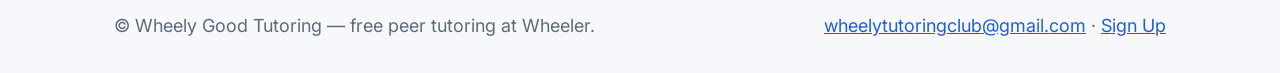
==== commit ffc7bf31: "feat: add Grade Estimator page Additive feature: new estimator.html + js/estimator.js (pure estimate" ====
--- a/index.html
+++ b/index.html
@@ -43,7 +43,8 @@
   <noscript>
     <nav aria-label="Primary (no JavaScript)">
       <a href="index.html">Home</a> · <a href="about.html">About</a> ·
-      <a href="schedule.html">Schedule &amp; Subjects</a> · <a href="tutors.html">Meet the Tutors</a> ·
+      <a href="schedule.html">Schedule &amp; Subjects</a> ·
+      <a href="estimator.html">Grade Estimator</a> · <a href="tutors.html">Meet the Tutors</a> ·
       <a href="signup.html">Sign Up</a> · <a href="news.html">News</a> ·
       <a href="faq.html">FAQ &amp; Contact</a>
     </nav>
--- a/css/styles.css
+++ b/css/styles.css
@@ -60,6 +60,33 @@
   --shadow-lg: 0 6px 16px rgba(0, 0, 0, 0.40), 0 16px 40px rgba(0, 0, 0, 0.50);
   --hero-tint: rgba(106, 163, 255, 0.14);
   --hero-tint-2: rgba(106, 163, 255, 0.05);
+}
+
+/* ---------------------------------------------------------------------------
+   Subject-category theme colors — NEW custom properties only (the six base
+   tokens above are untouched). Each category drives a decorative icon hue on
+   subject cards and tutor badges. Values chosen to clear the 3:1 non-text UI
+   contrast target against the light/dark card backgrounds; category/badge TEXT
+   stays on --muted / --accent so existing AA text contrast is unaffected.
+--------------------------------------------------------------------------- */
+:root {
+  --cat-math: #2f6bd6;      /* blue/indigo  */
+  --cat-science: #1c8257;   /* green/teal   */
+  --cat-english: #b9671a;   /* amber/orange */
+  --cat-history: #8a5a2b;   /* brown/terracotta */
+  --cat-languages: #b23a8a; /* magenta/violet */
+  --cat-cs: #11808a;        /* teal (inert until a CS category exists) */
+  --cat-other: #5b6b7c;     /* neutral muted */
+}
+[data-theme='dark'] {
+  /* Lightened so icons stay legible on the dark card backgrounds. */
+  --cat-math: #7aa7ff;
+  --cat-science: #4fc48a;
+  --cat-english: #f0a85a;
+  --cat-history: #d79a66;
+  --cat-languages: #e67ac0;
+  --cat-cs: #4fc9cf;
+  --cat-other: #9fb0c2;
 }
 
 *,
@@ -396,7 +423,8 @@
 
 /* Subject badges */
 .badge {
-  display: inline-block;
+  display: inline-flex;
+  align-items: center;
   padding: 2px var(--space-1);
   margin: 2px 4px 2px 0;
   font-size: 0.8125rem;
@@ -419,22 +447,75 @@
   background: var(--bg);
   border: 1px solid var(--border);
 }
-/* A small colored dot keys the category to a hue.
-   Colors are decorative accents only (text stays on muted for AA). */
-.subject-category::before {
+/* A small colored icon keys the category to a hue. The glyph is drawn with an
+   SVG mask tinted by --cat-color, so the shape follows the category class and
+   the color follows the per-theme token. Colors are decorative accents only —
+   category/badge text stays on --muted / --accent for AA. The base rule carries
+   the neutral sparkle (cat-other) glyph so an unclassed element is never a bare
+   dot; per-category rules below swap only the mask shape. */
+.subject-category::before,
+.badge.cat-math::before,
+.badge.cat-science::before,
+.badge.cat-english::before,
+.badge.cat-history::before,
+.badge.cat-languages::before,
+.badge.cat-cs::before,
+.badge.cat-other::before {
   content: '';
-  width: 9px;
-  height: 9px;
-  border-radius: 50%;
-  background: var(--cat-color, var(--accent));
   flex: none;
-}
-.cat-math { --cat-color: #2f80ed; }
-.cat-science { --cat-color: #27ae60; }
-.cat-english { --cat-color: #9b51e0; }
-.cat-history { --cat-color: #e2873a; }
-.cat-languages { --cat-color: #eb5757; }
-.cat-cs { --cat-color: #11a0a6; }
+  width: 13px;
+  height: 13px;
+  background-color: var(--cat-color, var(--cat-other));
+  -webkit-mask: var(--cat-icon, var(--icon-other)) center / contain no-repeat;
+  mask: var(--cat-icon, var(--icon-other)) center / contain no-repeat;
+}
+.badge.cat-math::before,
+.badge.cat-science::before,
+.badge.cat-english::before,
+.badge.cat-history::before,
+.badge.cat-languages::before,
+.badge.cat-cs::before,
+.badge.cat-other::before {
+  width: 11px;
+  height: 11px;
+  margin-right: 4px;
+}
+
+/* Per-category color + icon-shape bindings (public .cat-* hooks). */
+.cat-math { --cat-color: var(--cat-math); --cat-icon: var(--icon-math); }
+.cat-science { --cat-color: var(--cat-science); --cat-icon: var(--icon-science); }
+.cat-english { --cat-color: var(--cat-english); --cat-icon: var(--icon-english); }
+.cat-history { --cat-color: var(--cat-history); --cat-icon: var(--icon-history); }
+.cat-languages { --cat-color: var(--cat-languages); --cat-icon: var(--icon-languages); }
+.cat-cs { --cat-color: var(--cat-cs); --cat-icon: var(--icon-cs); }
+.cat-other { --cat-color: var(--cat-other); --cat-icon: var(--icon-other); }
+
+/* SVG mask glyphs (data URIs — no new network requests, works at any subpath).
+   Shape only; the mask ignores fill color, the tint comes from --cat-color.
+   Math: square-root/function radical. Science: Erlenmeyer flask. English: open
+   book. History: globe. Languages: speech bubble (no flag). Other/CS: sparkle /
+   code motif. */
+:root {
+  --icon-math: url("data:image/svg+xml,%3Csvg xmlns='http://www.w3.org/2000/svg' viewBox='0 0 24 24' fill='none' stroke='%23000' stroke-width='2' stroke-linecap='round' stroke-linejoin='round'%3E%3Cpath d='M3 13l3 6 4-14h11'/%3E%3Cpath d='M15 7l4 4m0-4l-4 4'/%3E%3C/svg%3E");
+  --icon-science: url("data:image/svg+xml,%3Csvg xmlns='http://www.w3.org/2000/svg' viewBox='0 0 24 24' fill='none' stroke='%23000' stroke-width='2' stroke-linecap='round' stroke-linejoin='round'%3E%3Cpath d='M9 3h6M10 3v6l-5 9a2 2 0 0 0 1.8 3h10.4a2 2 0 0 0 1.8-3l-5-9V3'/%3E%3Cpath d='M7.5 15h9'/%3E%3C/svg%3E");
+  --icon-english: url("data:image/svg+xml,%3Csvg xmlns='http://www.w3.org/2000/svg' viewBox='0 0 24 24' fill='none' stroke='%23000' stroke-width='2' stroke-linecap='round' stroke-linejoin='round'%3E%3Cpath d='M12 6c-1.8-1.2-4-2-7-2v14c3 0 5.2.8 7 2 1.8-1.2 4-2 7-2V4c-3 0-5.2.8-7 2z'/%3E%3Cpath d='M12 6v14'/%3E%3C/svg%3E");
+  --icon-history: url("data:image/svg+xml,%3Csvg xmlns='http://www.w3.org/2000/svg' viewBox='0 0 24 24' fill='none' stroke='%23000' stroke-width='2' stroke-linecap='round' stroke-linejoin='round'%3E%3Ccircle cx='12' cy='12' r='9'/%3E%3Cpath d='M3 12h18'/%3E%3Cpath d='M12 3c3 3.2 3 14.8 0 18-3-3.2-3-14.8 0-18z'/%3E%3C/svg%3E");
+  --icon-languages: url("data:image/svg+xml,%3Csvg xmlns='http://www.w3.org/2000/svg' viewBox='0 0 24 24' fill='none' stroke='%23000' stroke-width='2' stroke-linecap='round' stroke-linejoin='round'%3E%3Cpath d='M4 4h16a1 1 0 0 1 1 1v10a1 1 0 0 1-1 1H9l-4 4v-4H4a1 1 0 0 1-1-1V5a1 1 0 0 1 1-1z'/%3E%3Cpath d='M8 10h0M12 10h0M16 10h0'/%3E%3C/svg%3E");
+  --icon-cs: url("data:image/svg+xml,%3Csvg xmlns='http://www.w3.org/2000/svg' viewBox='0 0 24 24' fill='none' stroke='%23000' stroke-width='2' stroke-linecap='round' stroke-linejoin='round'%3E%3Cpath d='M8 8l-4 4 4 4M16 8l4 4-4 4M13 6l-2 12'/%3E%3C/svg%3E");
+  --icon-other: url("data:image/svg+xml,%3Csvg xmlns='http://www.w3.org/2000/svg' viewBox='0 0 24 24' fill='none' stroke='%23000' stroke-width='2' stroke-linecap='round' stroke-linejoin='round'%3E%3Cpath d='M12 3c.6 3.5 2.5 5.4 6 6-3.5.6-5.4 2.5-6 6-.6-3.5-2.5-5.4-6-6 3.5-.6 5.4-2.5 6-6z'/%3E%3C/svg%3E");
+}
+
+/* Tutor subject badges that carry a category class take a subtle hue tint on
+   the border; the badge text stays on --accent for AA. */
+.badge.cat-math,
+.badge.cat-science,
+.badge.cat-english,
+.badge.cat-history,
+.badge.cat-languages,
+.badge.cat-cs,
+.badge.cat-other {
+  border-color: color-mix(in srgb, var(--cat-color) 45%, var(--border));
+}
 
 /* Announcements */
 .announcement {
@@ -619,6 +700,68 @@
   max-width: var(--prose);
 }
 
+/* ---------------------------------------------------------------------------
+   Decorative subject motifs (PART B)
+   Faint, non-interactive subject glyphs behind the hero and section headers.
+   Pseudo-elements are not announced to assistive tech; pointer-events: none
+   keeps them out of the way; the host clips overflow so they never create
+   horizontal scroll at 360px. Opacity is tuned per theme for legibility, and
+   nothing animates (reduced-motion needs no new rule).
+--------------------------------------------------------------------------- */
+.hero {
+  position: relative;
+  overflow: hidden;
+}
+.hero > .container {
+  position: relative;
+  z-index: 1;
+}
+.hero::after {
+  content: '';
+  position: absolute;
+  top: -10%;
+  right: -4%;
+  width: min(42vw, 360px);
+  height: min(42vw, 360px);
+  pointer-events: none;
+  opacity: 0.05;
+  background: var(--motif-hero) center / contain no-repeat;
+}
+[data-theme='dark'] .hero::after {
+  opacity: 0.08;
+}
+
+/* A single faint glyph trailing each section heading. */
+.section > .container > h2 {
+  position: relative;
+}
+.section > .container > h2::after {
+  content: '';
+  display: inline-block;
+  width: 0.9em;
+  height: 0.9em;
+  margin-left: 0.4em;
+  vertical-align: baseline;
+  pointer-events: none;
+  opacity: 0.18;
+  background: var(--motif-heading) center / contain no-repeat;
+}
+[data-theme='dark'] .section > .container > h2::after {
+  opacity: 0.26;
+}
+
+:root {
+  /* Composite of subject glyphs (math symbols, hexagon/molecule, book, speech
+     bubble) for the hero backdrop, and a compact math/science motif for the
+     section headings. Monochrome so they inherit the faint low-opacity wash. */
+  --motif-hero: url("data:image/svg+xml,%3Csvg xmlns='http://www.w3.org/2000/svg' viewBox='0 0 120 120' fill='none' stroke='%231f5fd6' stroke-width='2' stroke-linecap='round' stroke-linejoin='round'%3E%3Cpath d='M10 24h14M17 17v14'/%3E%3Cpath d='M96 20l8 8m0-8l-8 8'/%3E%3Cpath d='M20 70l4 8 5-18h14'/%3E%3Cpolygon points='92,58 104,65 104,79 92,86 80,79 80,65'/%3E%3Ccircle cx='92' cy='72' r='3'/%3E%3Cpath d='M22 98c-3-2-6-3-10-3v16c4 0 7 1 10 3 3-2 6-3 10-3V95c-4 0-7 1-10 3zM22 98v16'/%3E%3Cpath d='M70 96h30a2 2 0 0 1 2 2v10a2 2 0 0 1-2 2H84l-5 5v-5h-9a2 2 0 0 1-2-2V98a2 2 0 0 1 2-2z'/%3E%3C/svg%3E");
+  --motif-heading: url("data:image/svg+xml,%3Csvg xmlns='http://www.w3.org/2000/svg' viewBox='0 0 24 24' fill='none' stroke='%231f5fd6' stroke-width='2' stroke-linecap='round' stroke-linejoin='round'%3E%3Cpath d='M12 3c.6 3.5 2.5 5.4 6 6-3.5.6-5.4 2.5-6 6-.6-3.5-2.5-5.4-6-6 3.5-.6 5.4-2.5 6-6z'/%3E%3C/svg%3E");
+}
+[data-theme='dark'] {
+  --motif-hero: url("data:image/svg+xml,%3Csvg xmlns='http://www.w3.org/2000/svg' viewBox='0 0 120 120' fill='none' stroke='%23cfe0ff' stroke-width='2' stroke-linecap='round' stroke-linejoin='round'%3E%3Cpath d='M10 24h14M17 17v14'/%3E%3Cpath d='M96 20l8 8m0-8l-8 8'/%3E%3Cpath d='M20 70l4 8 5-18h14'/%3E%3Cpolygon points='92,58 104,65 104,79 92,86 80,79 80,65'/%3E%3Ccircle cx='92' cy='72' r='3'/%3E%3Cpath d='M22 98c-3-2-6-3-10-3v16c4 0 7 1 10 3 3-2 6-3 10-3V95c-4 0-7 1-10 3zM22 98v16'/%3E%3Cpath d='M70 96h30a2 2 0 0 1 2 2v10a2 2 0 0 1-2 2H84l-5 5v-5h-9a2 2 0 0 1-2-2V98a2 2 0 0 1 2-2z'/%3E%3C/svg%3E");
+  --motif-heading: url("data:image/svg+xml,%3Csvg xmlns='http://www.w3.org/2000/svg' viewBox='0 0 24 24' fill='none' stroke='%23cfe0ff' stroke-width='2' stroke-linecap='round' stroke-linejoin='round'%3E%3Cpath d='M12 3c.6 3.5 2.5 5.4 6 6-3.5.6-5.4 2.5-6 6-.6-3.5-2.5-5.4-6-6 3.5-.6 5.4-2.5 6-6z'/%3E%3C/svg%3E");
+}
+
 .schedule-card {
   background: var(--surface);
   border: 1px solid var(--accent);
@@ -655,6 +798,141 @@
 }
 
 /* ---------------------------------------------------------------------------
+   Grade Estimator
+   New custom properties only — the six base tokens are untouched. Pill colors
+   use a tinted surface + a strong foreground tuned to clear WCAG AA (4.5:1 for
+   the pill text) in both light and dark themes.
+--------------------------------------------------------------------------- */
+:root {
+  --pill-ok-bg: #e4f4ea;
+  --pill-ok-fg: #14683f;
+  --pill-ok-border: #9fd4b4;
+
+  --pill-push-bg: #fbeedd;
+  --pill-push-fg: #8a4b06;
+  --pill-push-border: #e8bf87;
+
+  --pill-hard-bg: #fbe3e3;
+  --pill-hard-fg: #9a1f24;
+  --pill-hard-border: #e8a7a9;
+}
+[data-theme='dark'] {
+  --pill-ok-bg: #16311f;
+  --pill-ok-fg: #8fe3b1;
+  --pill-ok-border: #2f6b48;
+
+  --pill-push-bg: #3a2a11;
+  --pill-push-fg: #f3c488;
+  --pill-push-border: #7a5826;
+
+  --pill-hard-bg: #3a1a1b;
+  --pill-hard-fg: #f3a9ab;
+  --pill-hard-border: #7a3639;
+}
+
+.estimator-form {
+  max-width: 560px;
+  margin-bottom: var(--space-4);
+}
+
+.field {
+  margin-bottom: var(--space-3);
+}
+.field:last-of-type {
+  margin-bottom: var(--space-2);
+}
+.field > label {
+  display: block;
+  font-weight: 600;
+  margin-bottom: var(--space-1);
+}
+.field-help {
+  color: var(--muted);
+  font-size: 0.875rem;
+  margin: var(--space-1) 0 0;
+}
+
+.estimator-form input[type='number'] {
+  width: 100%;
+  max-width: 220px;
+  padding: var(--space-1) var(--space-2);
+  min-height: 44px;
+  font: inherit;
+  color: var(--text);
+  background: var(--bg);
+  border: 1px solid var(--border);
+  border-radius: var(--radius-sm);
+}
+
+/* Slider + number stack: wraps cleanly and never overflows at 360px */
+.remaining-controls {
+  display: flex;
+  flex-wrap: wrap;
+  align-items: center;
+  gap: var(--space-2);
+}
+.remaining-controls input[type='number'] {
+  max-width: 120px;
+}
+.estimator-form input[type='range'] {
+  flex: 1 1 180px;
+  min-width: 0;
+  width: 100%;
+  min-height: 44px;
+  accent-color: var(--accent);
+  cursor: pointer;
+}
+
+.estimator-result {
+  max-width: 640px;
+}
+.estimator-result:empty {
+  display: none;
+}
+.estimator-lead {
+  font-size: var(--step-1);
+  font-weight: 600;
+  color: var(--text);
+}
+.estimator-msg {
+  color: var(--muted);
+}
+.estimator-disclaimer {
+  color: var(--muted);
+  font-size: 0.875rem;
+  border-top: 1px solid var(--border);
+  padding-top: var(--space-2);
+  margin-top: var(--space-2);
+}
+
+.pill-row {
+  margin: var(--space-2) 0;
+}
+.pill {
+  display: inline-block;
+  padding: var(--space-1) var(--space-2);
+  border-radius: 999px;
+  font-weight: 600;
+  line-height: 1.4;
+  border: 1px solid transparent;
+}
+.pill-ok {
+  background: var(--pill-ok-bg);
+  color: var(--pill-ok-fg);
+  border-color: var(--pill-ok-border);
+}
+.pill-push {
+  background: var(--pill-push-bg);
+  color: var(--pill-push-fg);
+  border-color: var(--pill-push-border);
+}
+.pill-hard {
+  background: var(--pill-hard-bg);
+  color: var(--pill-hard-fg);
+  border-color: var(--pill-hard-border);
+}
+
+/* ---------------------------------------------------------------------------
    404 friendly wheel
 --------------------------------------------------------------------------- */
 .notfound-wheel {
@@ -699,7 +977,7 @@
   padding-block: var(--space-4);
   color: var(--muted);
 }
-.site-footer a {
+.site-footer a:not(.btn) {
   color: var(--accent);
 }
 
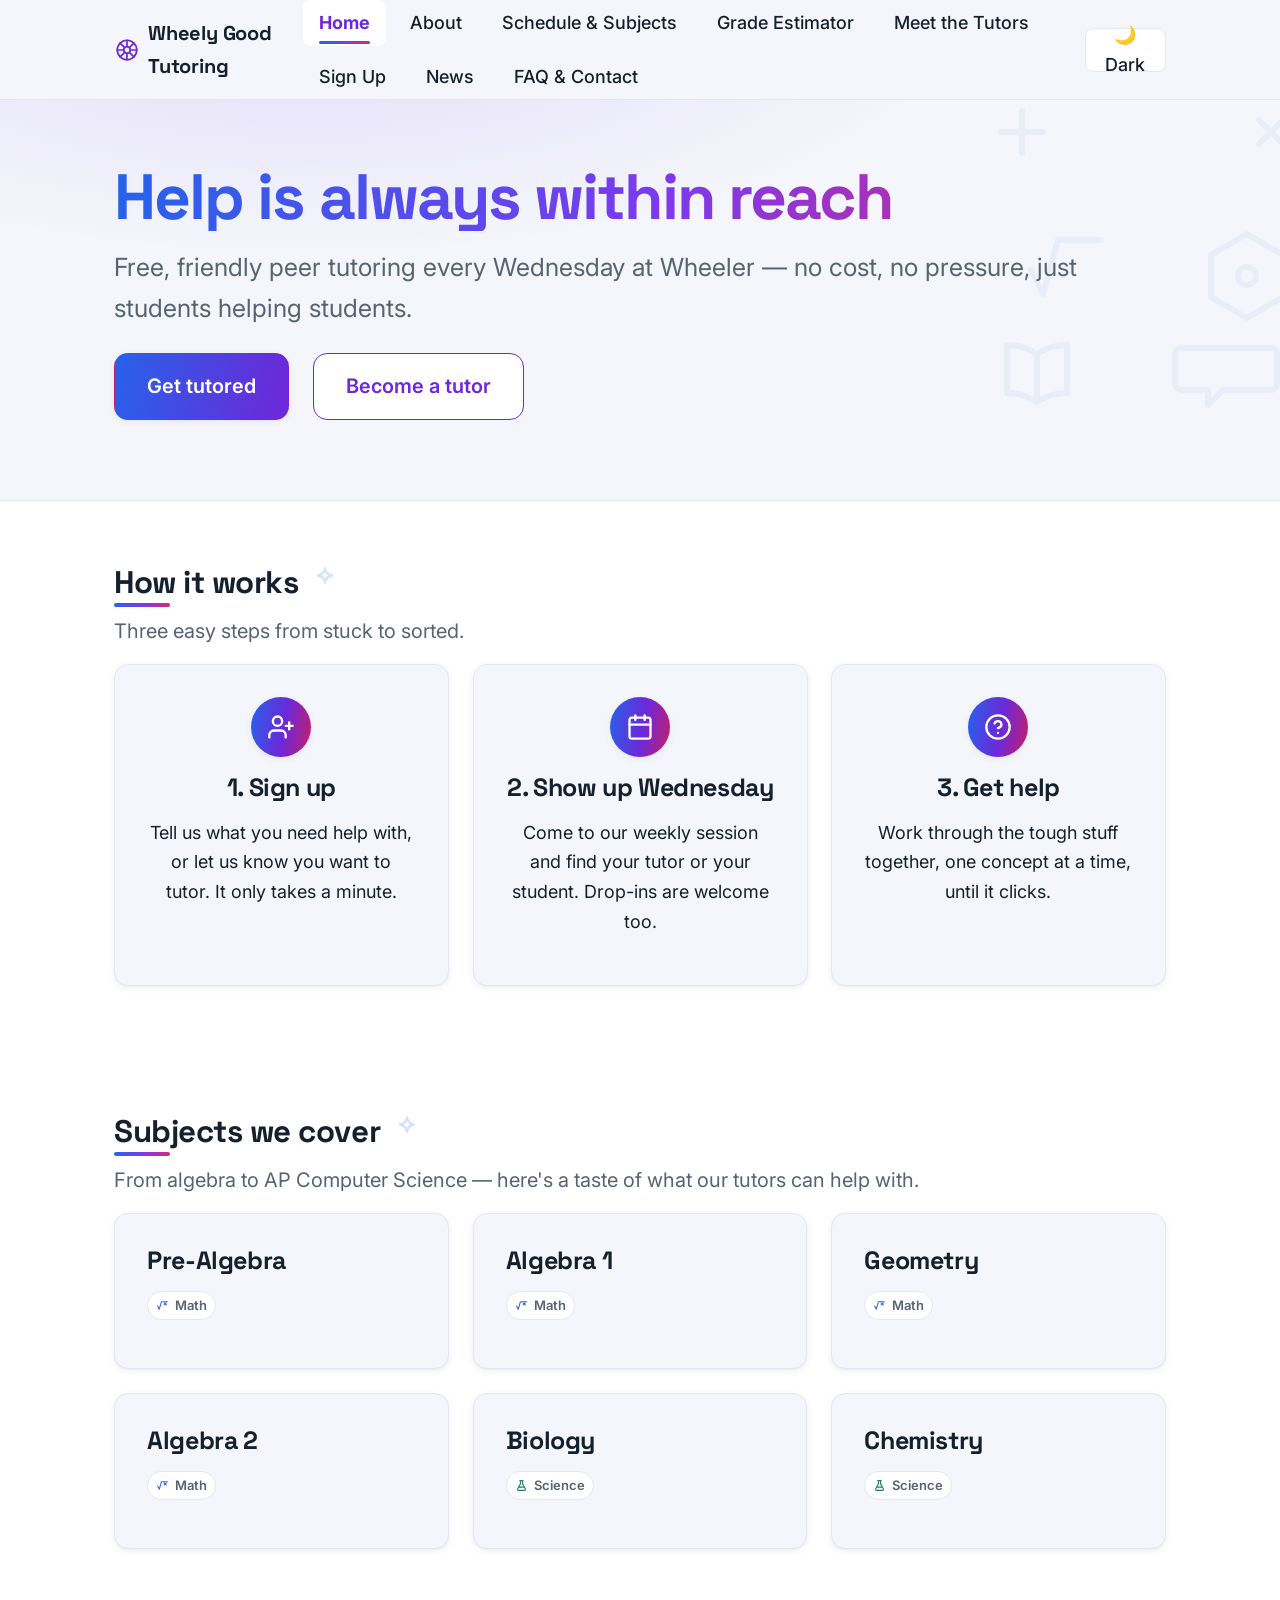
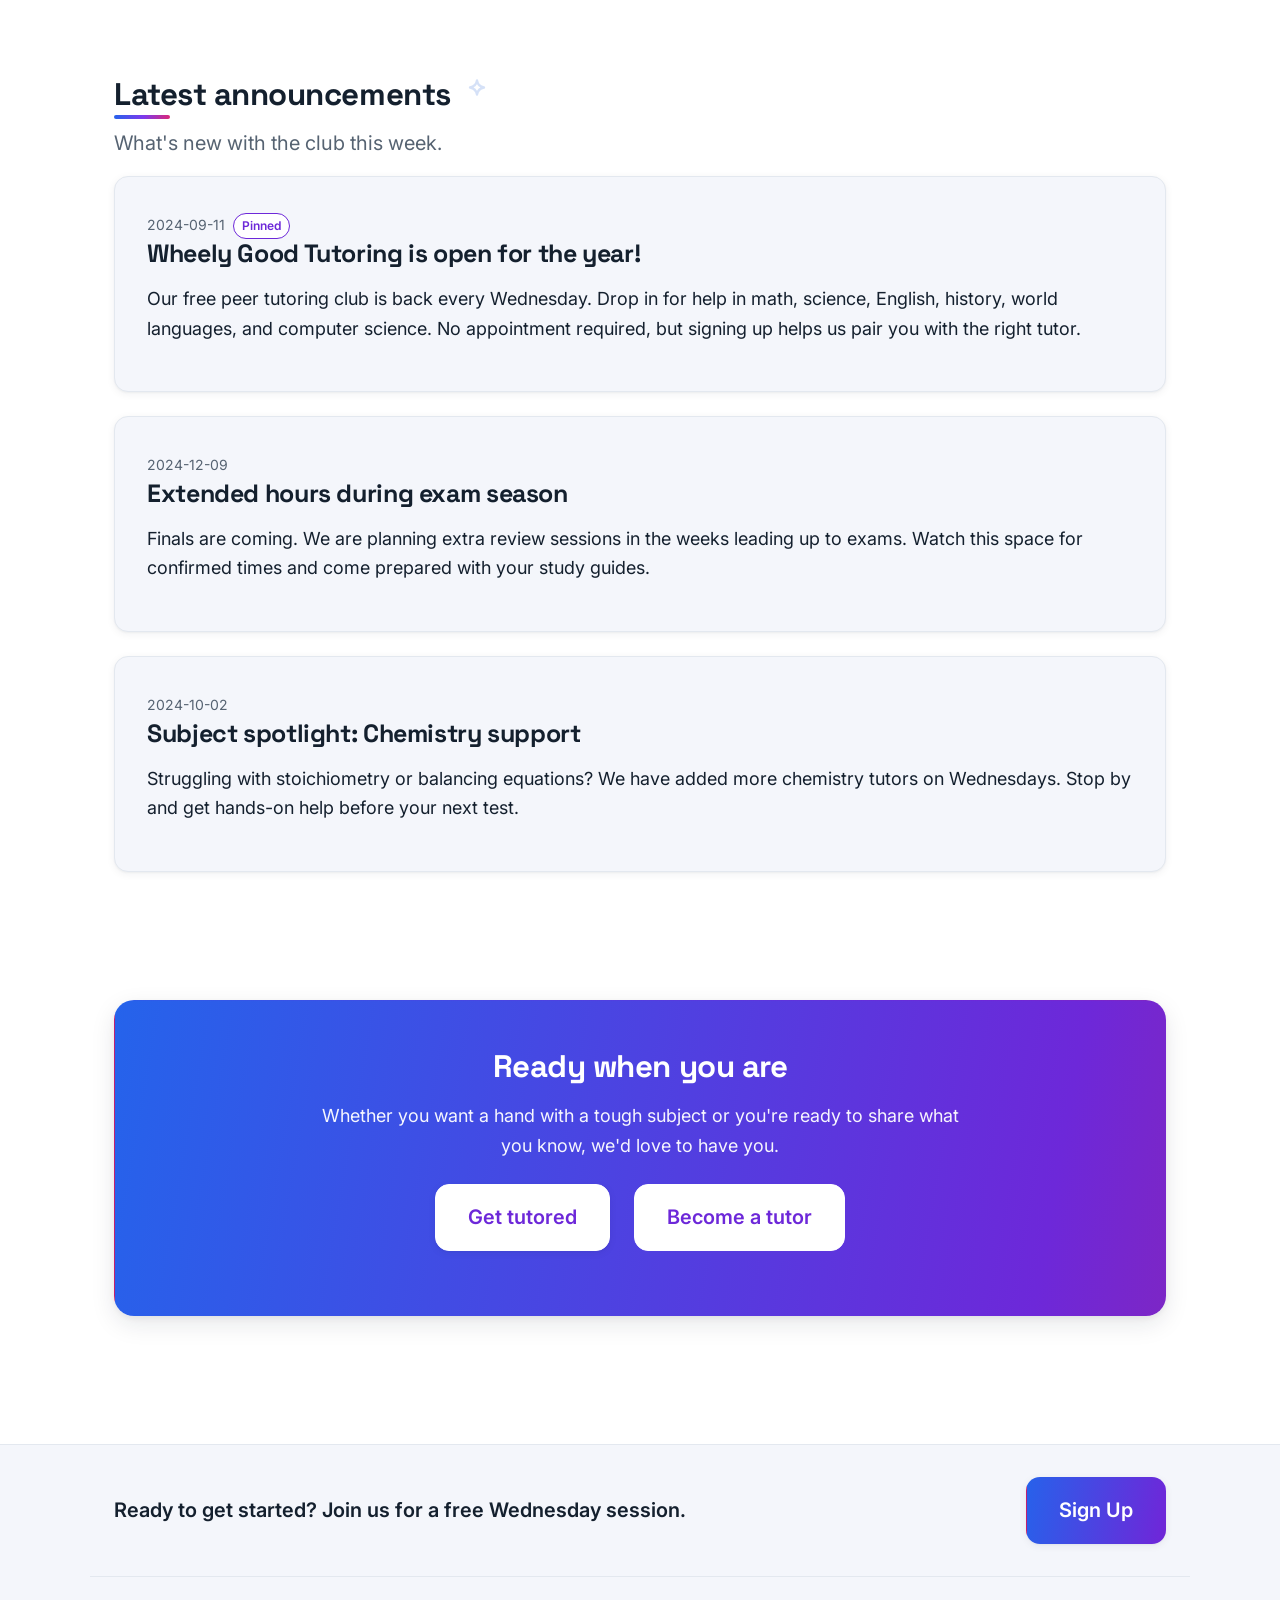
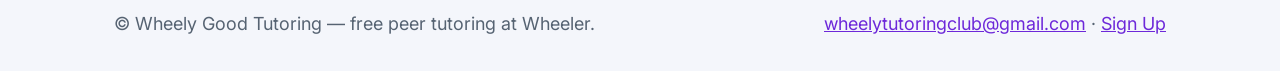
==== commit 945a9d66: "feat: bold vibrant Gen-Z reskin (gradient identity, display font, accessible motion) Visual-only res" ====
--- a/index.html
+++ b/index.html
@@ -26,13 +26,14 @@
   <!-- Optional progressive-enhancement font (ONLY allowed external dependency). System stack is the fallback. -->
   <link rel="preconnect" href="https://fonts.googleapis.com">
   <link rel="preconnect" href="https://fonts.gstatic.com" crossorigin>
-  <link rel="stylesheet" href="https://fonts.googleapis.com/css2?family=Inter:wght@400;500;600;700&display=swap">
+  <link rel="stylesheet" href="https://fonts.googleapis.com/css2?family=Inter:wght@400;500;600;700&family=Space+Grotesk:wght@500;600;700&display=swap">
 
   <link rel="stylesheet" href="css/styles.css">
 
   <!-- page scripts: non-render-blocking. layout + theme on every page; render.js only where needed -->
   <script src="js/layout.js" defer></script>
   <script src="js/theme.js" defer></script>
+  <script src="js/reveal.js" defer></script>
   <script type="module" src="js/render.js"></script>
 </head>
 <body data-page="home">
@@ -67,7 +68,7 @@
         <h2>How it works</h2>
         <p class="section-intro">Three easy steps from stuck to sorted.</p>
         <div class="grid grid-3">
-          <article class="card step-card">
+          <article class="card step-card" data-reveal>
             <span class="step-icon" aria-hidden="true">
               <svg viewBox="0 0 24 24" fill="none" stroke="currentColor" stroke-width="2" stroke-linecap="round" stroke-linejoin="round">
                 <path d="M16 21v-2a4 4 0 0 0-4-4H6a4 4 0 0 0-4 4v2"></path>
@@ -79,7 +80,7 @@
             <h3>1. Sign up</h3>
             <p>Tell us what you need help with, or let us know you want to tutor. It only takes a minute.</p>
           </article>
-          <article class="card step-card">
+          <article class="card step-card" data-reveal>
             <span class="step-icon" aria-hidden="true">
               <svg viewBox="0 0 24 24" fill="none" stroke="currentColor" stroke-width="2" stroke-linecap="round" stroke-linejoin="round">
                 <rect x="3" y="4" width="18" height="18" rx="2" ry="2"></rect>
@@ -91,7 +92,7 @@
             <h3>2. Show up Wednesday</h3>
             <p>Come to our weekly session and find your tutor or your student. Drop-ins are welcome too.</p>
           </article>
-          <article class="card step-card">
+          <article class="card step-card" data-reveal>
             <span class="step-icon" aria-hidden="true">
               <svg viewBox="0 0 24 24" fill="none" stroke="currentColor" stroke-width="2" stroke-linecap="round" stroke-linejoin="round">
                 <path d="M9.09 9a3 3 0 0 1 5.83 1c0 2-3 3-3 3"></path>
@@ -124,7 +125,7 @@
 
     <section class="section">
       <div class="container">
-        <div class="cta-band">
+        <div class="cta-band" data-reveal>
           <h2>Ready when you are</h2>
           <p>Whether you want a hand with a tough subject or you're ready to share what you know, we'd love to have you.</p>
           <p class="btn-row">
--- a/css/styles.css
+++ b/css/styles.css
@@ -1,18 +1,44 @@
 :root {
   --bg: #ffffff;
-  --surface: #f6f8fb;
+  --surface: #f4f6fb;
   --text: #14202e;
-  --muted: #5b6b7c;
-  --accent: #1f5fd6;
+  --muted: #566372;
+  --accent: #6d28d9;      /* vivid violet — AA 7.1:1 on white */
   --border: #e3e8ef;
 }
 [data-theme='dark'] {
-  --bg: #0e141b;
-  --surface: #161e28;
+  --bg: #0b0e14;          /* near-black so accents glow */
+  --surface: #141a24;
   --text: #e8eef5;
-  --muted: #9fb0c2;
-  --accent: #6aa3ff;
+  --muted: #a6b3c4;
+  --accent: #a78bfa;      /* glowing violet — AA 7.1:1 on near-black */
   --border: #26323f;
+}
+
+/* ---------------------------------------------------------------------------
+   Vibrant brand identity — a multi-stop gradient (electric blue -> violet ->
+   pink) used on the hero, headings accent, buttons, and section dividers.
+   The gradient is DECORATIVE: any text that sits over a vivid gradient gets a
+   solid/overlay backing so contrast stays AA. ONE accent (--accent) drives all
+   interactive consistency; the gradient stops below are for backdrops only.
+--------------------------------------------------------------------------- */
+:root {
+  --grad-1: #2563eb;  /* electric blue  */
+  --grad-2: #7c3aed;  /* violet         */
+  --grad-3: #db2777;  /* hot pink       */
+  --brand-gradient: linear-gradient(100deg, var(--grad-1), var(--grad-2) 52%, var(--grad-3));
+  /* Button gradient leans slightly darker so white text clears 4.5:1 across
+     the whole sweep (each stop tested: blue 4.7, violet 5.7, pink 4.6). */
+  --btn-gradient: linear-gradient(100deg, #2563eb, #6d28d9 55%, #c81e67);
+  --glow: 0 0 0 transparent;
+}
+[data-theme='dark'] {
+  --grad-1: #3b82f6;
+  --grad-2: #a78bfa;
+  --grad-3: #f472b6;
+  --brand-gradient: linear-gradient(100deg, var(--grad-1), var(--grad-2) 52%, var(--grad-3));
+  --btn-gradient: linear-gradient(100deg, #3b82f6, #a78bfa 55%, #f472b6);
+  --glow: 0 0 24px rgba(167, 139, 250, 0.35);
 }
 
 /* ---------------------------------------------------------------------------
@@ -22,6 +48,9 @@
 --------------------------------------------------------------------------- */
 :root {
   --font-sans: Inter, -apple-system, BlinkMacSystemFont, 'Segoe UI', Roboto, Helvetica, Arial, sans-serif;
+  /* Punchy modern display face for big headings; system fallback if the
+     Google Font fails to load so headings are always legible. */
+  --font-display: 'Space Grotesk', 'Segoe UI', Roboto, Helvetica, Arial, sans-serif;
 
   /* 8px spacing scale */
   --space-1: 8px;
@@ -31,12 +60,13 @@
   --space-5: 48px;
   --space-6: 64px;
 
-  /* Modular type scale (1.25) built off a 1rem base */
+  /* Modular type scale (1.25) built off a 1rem base. Big headings use clamp()
+     so they scale down and wrap cleanly on narrow (360px) screens. */
   --step-0: 1rem;
   --step-1: 1.25rem;
-  --step-2: 1.5625rem;
-  --step-3: 1.953rem;
-  --step-4: 2.441rem;
+  --step-2: clamp(1.4rem, 1.1rem + 1.3vw, 1.5625rem);
+  --step-3: clamp(1.7rem, 1.25rem + 2vw, 1.953rem);
+  --step-4: clamp(2.1rem, 1.3rem + 3.6vw, 2.9rem);
 
   --radius: 14px;
   --radius-sm: 8px;
@@ -49,17 +79,19 @@
   --shadow-md: 0 2px 6px rgba(20, 32, 46, 0.06), 0 8px 24px rgba(20, 32, 46, 0.10);
   --shadow-lg: 0 6px 16px rgba(20, 32, 46, 0.08), 0 16px 40px rgba(20, 32, 46, 0.12);
 
-  /* Subtle hero wash built from the accent token (theme-aware) */
-  --hero-tint: rgba(31, 95, 214, 0.10);
-  --hero-tint-2: rgba(31, 95, 214, 0.04);
+  /* Hero wash built from the vibrant brand hues (theme-aware) */
+  --hero-tint: rgba(124, 58, 237, 0.14);
+  --hero-tint-2: rgba(37, 99, 235, 0.10);
+  --hero-tint-3: rgba(219, 39, 119, 0.10);
 }
 [data-theme='dark'] {
   /* Deeper, lower-opacity shadows read better on dark surfaces */
   --shadow-sm: 0 1px 2px rgba(0, 0, 0, 0.30), 0 2px 8px rgba(0, 0, 0, 0.35);
   --shadow-md: 0 2px 6px rgba(0, 0, 0, 0.35), 0 8px 24px rgba(0, 0, 0, 0.45);
   --shadow-lg: 0 6px 16px rgba(0, 0, 0, 0.40), 0 16px 40px rgba(0, 0, 0, 0.50);
-  --hero-tint: rgba(106, 163, 255, 0.14);
-  --hero-tint-2: rgba(106, 163, 255, 0.05);
+  --hero-tint: rgba(167, 139, 250, 0.20);
+  --hero-tint-2: rgba(59, 130, 246, 0.16);
+  --hero-tint-3: rgba(244, 114, 182, 0.14);
 }
 
 /* ---------------------------------------------------------------------------
@@ -114,9 +146,15 @@
 h2,
 h3,
 h4 {
-  line-height: 1.2;
+  font-family: var(--font-display);
+  line-height: 1.15;
   margin: 0 0 var(--space-2);
   font-weight: 700;
+  letter-spacing: -0.015em;
+}
+h1 {
+  font-weight: 700;
+  letter-spacing: -0.03em;
 }
 h1 { font-size: var(--step-4); }
 h2 { font-size: var(--step-3); }
@@ -223,12 +261,28 @@
   gap: var(--space-1);
   color: var(--text);
   text-decoration: none;
+  font-family: var(--font-display);
   font-weight: 700;
   font-size: var(--step-1);
+  letter-spacing: -0.01em;
 }
 .brand svg {
   height: 32px;
   width: auto;
+}
+/* Decorative spoked-wheel mark before the brand name. Spins on hover/focus
+   (motion-gated below). aria-hidden by nature (pseudo-element). */
+.brand::before {
+  content: '';
+  flex: none;
+  width: 26px;
+  height: 26px;
+  background-color: var(--accent);
+  -webkit-mask: var(--wheel-mark) center / contain no-repeat;
+  mask: var(--wheel-mark) center / contain no-repeat;
+}
+:root {
+  --wheel-mark: url("data:image/svg+xml,%3Csvg xmlns='http://www.w3.org/2000/svg' viewBox='0 0 24 24' fill='none' stroke='%23000' stroke-width='1.6' stroke-linecap='round' stroke-linejoin='round'%3E%3Ccircle cx='12' cy='12' r='9'/%3E%3Ccircle cx='12' cy='12' r='3'/%3E%3Cpath d='M12 3v6M12 15v6M3 12h6M15 12h6M5.6 5.6l4.3 4.3M14.1 14.1l4.3 4.3M18.4 5.6l-4.3 4.3M9.9 14.1l-4.3 4.3'/%3E%3C/svg%3E");
 }
 
 .nav {
@@ -256,6 +310,25 @@
 .nav-list a:hover {
   background: var(--bg);
 }
+/* Animated brand-gradient underline that grows from the center on hover/focus.
+   Motion is a transform on a pseudo-element, neutralized under reduced-motion. */
+.nav-list a::before {
+  content: '';
+  position: absolute;
+  left: var(--space-2);
+  right: var(--space-2);
+  bottom: 4px;
+  height: 2px;
+  border-radius: 2px;
+  background: var(--brand-gradient);
+  transform: scaleX(0);
+  transform-origin: center;
+  transition: transform 0.2s ease;
+}
+.nav-list a:hover::before,
+.nav-list a:focus-visible::before {
+  transform: scaleX(1);
+}
 /* Clearer active page: accent color, weight, and an underline bar */
 .nav-list a[aria-current='page'] {
   color: var(--accent);
@@ -268,9 +341,9 @@
   left: var(--space-2);
   right: var(--space-2);
   bottom: 2px;
-  height: 2px;
-  border-radius: 2px;
-  background: var(--accent);
+  height: 3px;
+  border-radius: 3px;
+  background: var(--brand-gradient);
 }
 
 .nav-toggle {
@@ -336,36 +409,43 @@
     box-shadow 0.15s ease, transform 0.15s ease;
 }
 .btn-primary {
-  background: var(--accent);
+  /* Vibrant brand-gradient fill. White text clears 4.5:1 across every stop of
+     --btn-gradient (blue 4.7, violet 5.7, pink 4.6 — all verified). */
+  background: var(--btn-gradient);
+  background-size: 180% 180%;
+  background-position: 0% 50%;
   color: #ffffff;
   box-shadow: var(--shadow-sm);
+  transition: background-position 0.4s ease, box-shadow 0.15s ease,
+    transform 0.12s ease;
 }
 .btn-primary:hover {
-  background: #1a52ba;
-  box-shadow: var(--shadow-md);
+  background-position: 100% 50%;
+  box-shadow: var(--shadow-md), var(--glow);
   transform: translateY(-2px);
 }
 .btn-primary:active {
-  transform: translateY(0);
-}
+  transform: translateY(0) scale(0.98);
+}
+/* Dark mode uses brighter gradient stops, so button text flips to near-black
+   to stay AA (each stop >= 5.25:1 against #0b0e14 text). */
 [data-theme='dark'] .btn-primary {
-  color: #0e141b;
-}
-[data-theme='dark'] .btn-primary:hover {
-  background: #8bb8ff;
+  color: #0b0e14;
 }
 .btn-secondary {
   background: var(--bg);
   color: var(--accent);
   border-color: var(--accent);
+  transition: background-color 0.15s ease, box-shadow 0.15s ease,
+    transform 0.12s ease, color 0.15s ease;
 }
 .btn-secondary:hover {
   background: var(--surface);
-  box-shadow: var(--shadow-sm);
+  box-shadow: var(--shadow-sm), var(--glow);
   transform: translateY(-2px);
 }
 .btn-secondary:active {
-  transform: translateY(0);
+  transform: translateY(0) scale(0.98);
 }
 
 .btn-row {
@@ -393,8 +473,8 @@
   transition: box-shadow 0.15s ease, transform 0.15s ease, border-color 0.15s ease;
 }
 .card:hover {
-  box-shadow: var(--shadow-md);
-  transform: translateY(-3px);
+  box-shadow: var(--shadow-md), var(--glow);
+  transform: translateY(-4px);
   border-color: var(--accent);
 }
 .card h3 {
@@ -409,12 +489,17 @@
   display: inline-flex;
   align-items: center;
   justify-content: center;
-  width: 56px;
-  height: 56px;
+  width: 60px;
+  height: 60px;
   margin-bottom: var(--space-2);
-  color: var(--accent);
-  background: var(--hero-tint);
+  color: #ffffff;
+  background: var(--btn-gradient);
   border-radius: 50%;
+  box-shadow: var(--shadow-sm);
+  transition: transform 0.2s ease;
+}
+.step-card:hover .step-icon {
+  transform: scale(1.08) rotate(-6deg);
 }
 .step-icon svg {
   width: 28px;
@@ -596,10 +681,11 @@
   display: flex;
   align-items: center;
   justify-content: center;
+  font-family: var(--font-display);
   font-size: var(--step-3);
   font-weight: 700;
-  color: var(--accent);
-  background: var(--hero-tint);
+  color: #ffffff;
+  background: var(--btn-gradient);
 }
 .tutor-name {
   margin-bottom: var(--space-1);
@@ -615,30 +701,66 @@
   margin-top: var(--space-2);
   margin-bottom: 0;
 }
+.tutor-achievements {
+  color: var(--text);
+  font-size: 0.9rem;
+  line-height: 1.5;
+  margin: var(--space-1) 0 0;
+}
+.tutor-achievements-label {
+  font-weight: 700;
+  color: var(--accent);
+}
 
 /* ---------------------------------------------------------------------------
    In-flow Sign Up CTA band (NOT fixed — stays in document flow, safe at 360px)
 --------------------------------------------------------------------------- */
+/* Bold gradient CTA panel. White text on --btn-gradient clears AA on every
+   stop (blue 5.2, violet 7.1, pink 5.5). The nested secondary button flips to
+   a solid white chip so it stays legible on the vivid panel. */
 .cta-band {
-  background:
-    radial-gradient(900px 300px at 50% -40%, var(--hero-tint), transparent 60%),
-    var(--surface);
-  border: 1px solid var(--border);
+  position: relative;
+  overflow: hidden;
+  background: var(--btn-gradient);
+  background-size: 160% 160%;
+  border: 1px solid transparent;
   border-radius: var(--radius-lg);
-  box-shadow: var(--shadow-sm);
+  box-shadow: var(--shadow-md);
   padding: var(--space-5) var(--space-4);
   text-align: center;
+  color: #ffffff;
 }
 .cta-band h2 {
   margin-top: 0;
+  color: #ffffff;
+  /* Override the gradient-clip heading treatment so it reads solid white on
+     the vivid panel. */
+  background: none;
+  -webkit-text-fill-color: #ffffff;
+}
+.cta-band h2::before {
+  display: none; /* no gradient underline needed on the gradient panel */
 }
 .cta-band p {
-  color: var(--muted);
+  color: rgba(255, 255, 255, 0.95);
   max-width: 60ch;
   margin-inline: auto;
 }
 .cta-band .btn-row {
   justify-content: center;
+}
+/* Buttons inside the gradient panel become solid white chips for contrast. */
+.cta-band .btn-primary,
+.cta-band .btn-secondary {
+  background: #ffffff;
+  color: #6d28d9; /* violet on white = 7.1:1 AA */
+  border-color: #ffffff;
+}
+.cta-band .btn-primary:hover,
+.cta-band .btn-secondary:hover {
+  background: #f1ecfe;
+  color: #5b21b6;
+  box-shadow: var(--shadow-md);
 }
 
 /* Live search box */
@@ -653,6 +775,10 @@
   border: 1px solid var(--border);
   border-radius: var(--radius-sm);
   margin-bottom: var(--space-3);
+  transition: border-color 0.15s ease, box-shadow 0.15s ease;
+}
+.search-box:focus {
+  border-color: var(--accent);
 }
 
 /* ---------------------------------------------------------------------------
@@ -677,27 +803,156 @@
 details.accordion > summary + * {
   padding-block: var(--space-2);
 }
+/* Summary gets a brand-accent affordance + smooth hover. */
+details.accordion > summary {
+  transition: color 0.15s ease;
+}
+details.accordion > summary:hover {
+  color: var(--accent);
+}
+/* Smooth expand reveal, gated behind no-preference (the reduce block above
+   neutralizes it for reduced-motion users). */
+@media (prefers-reduced-motion: no-preference) {
+  details.accordion[open] > summary + * {
+    animation: accordion-in 0.2s ease;
+  }
+  @keyframes accordion-in {
+    from { opacity: 0; transform: translateY(-4px); }
+    to { opacity: 1; transform: translateY(0); }
+  }
+}
+
+/* ---------------------------------------------------------------------------
+   Expandable subject cards (schedule grid) — reuses the native <details>
+   accordion approach for keyboard access, with a rotating chevron affordance.
+--------------------------------------------------------------------------- */
+.subject-details {
+  /* The card already supplies surface/border/padding, so the details fills it. */
+  margin: calc(-1 * var(--space-4));
+  padding: var(--space-4);
+}
+.subject-summary {
+  display: flex;
+  flex-wrap: wrap;
+  align-items: center;
+  gap: var(--space-1) var(--space-2);
+  cursor: pointer;
+  list-style: none; /* remove default disclosure triangle */
+}
+/* Hide the default marker across browsers. */
+.subject-summary::-webkit-details-marker {
+  display: none;
+}
+.subject-summary::marker {
+  content: '';
+}
+.subject-summary > h3 {
+  margin: 0;
+  /* Allow long subject names to wrap cleanly at narrow widths. */
+  overflow-wrap: anywhere;
+}
+.subject-summary > .subject-category {
+  margin: 0;
+}
+/* Chevron affordance, pushed to the end of the row. */
+.subject-chevron {
+  flex: none;
+  margin-left: auto;
+  width: 11px;
+  height: 11px;
+  border-right: 2px solid var(--muted);
+  border-bottom: 2px solid var(--muted);
+  transform: rotate(45deg);
+  transition: transform 0.2s ease;
+}
+.subject-details[open] .subject-chevron {
+  transform: rotate(-135deg);
+}
+/* Visible keyboard focus on the summary itself. */
+.subject-summary:focus-visible {
+  outline: 3px solid var(--accent);
+  outline-offset: 2px;
+  border-radius: var(--radius-sm);
+}
+.subject-topics {
+  margin: var(--space-2) 0 0;
+  padding-left: var(--space-3);
+  color: var(--text);
+}
+.subject-topics li {
+  margin-bottom: 4px;
+  overflow-wrap: anywhere;
+}
+.subject-topics li:last-child {
+  margin-bottom: 0;
+}
+/* Smooth open reveal, gated behind no-preference so reduced-motion users opt
+   out (the global reduced-motion rule also neutralizes transitions above). */
+@media (prefers-reduced-motion: no-preference) {
+  .subject-details[open] .subject-topics {
+    animation: subject-topics-in 0.2s ease;
+  }
+  @keyframes subject-topics-in {
+    from { opacity: 0; transform: translateY(-4px); }
+    to { opacity: 1; transform: translateY(0); }
+  }
+}
 
 /* ---------------------------------------------------------------------------
    Hero / how-it-works
 --------------------------------------------------------------------------- */
 .hero {
   padding-block: var(--space-6);
-  /* Soft accent wash layered over the surface — reads well in both themes
-     because tints are derived from each theme's accent at low opacity. */
+  /* Vivid multi-stop wash layered over the surface. The three radial tints are
+     derived from the brand hues (blue / violet / pink) at low opacity so body
+     text on --text stays well above AA; the heading uses a solid gradient clip
+     with a system-color fallback. Animated slowly below (reduced-motion off). */
   background:
-    radial-gradient(1200px 400px at 15% -10%, var(--hero-tint), transparent 60%),
-    radial-gradient(900px 500px at 100% 0%, var(--hero-tint-2), transparent 55%),
+    radial-gradient(1100px 420px at 12% -12%, var(--hero-tint), transparent 60%),
+    radial-gradient(820px 520px at 95% 0%, var(--hero-tint-2), transparent 58%),
+    radial-gradient(700px 480px at 55% 120%, var(--hero-tint-3), transparent 60%),
     var(--surface);
   border-bottom: 1px solid var(--border);
 }
 .hero h1 {
-  font-size: clamp(2.2rem, 6vw, var(--step-4));
+  font-size: clamp(2.4rem, 8vw, 4rem);
+  line-height: 1.04;
+  /* Gradient-filled headline. Fallback: --text color shows if background-clip
+     text is unsupported, so the headline is never invisible. */
+  color: var(--text);
+  background: var(--brand-gradient);
+  -webkit-background-clip: text;
+  background-clip: text;
+  -webkit-text-fill-color: transparent;
+}
+/* If background-clip:text isn't supported the fill stays on --text (set above)
+   because -webkit-text-fill-color only applies where the clip works. */
+@supports not ((-webkit-background-clip: text) or (background-clip: text)) {
+  .hero h1 {
+    -webkit-text-fill-color: var(--text);
+    color: var(--text);
+  }
 }
 .hero p.lead {
   font-size: var(--step-2);
   color: var(--muted);
   max-width: var(--prose);
+}
+
+/* Section headings get a short brand-gradient underline accent. */
+.section > .container > h2 {
+  position: relative;
+  padding-bottom: 6px;
+}
+.section > .container > h2::before {
+  content: '';
+  position: absolute;
+  left: 0;
+  bottom: 0;
+  width: 56px;
+  height: 4px;
+  border-radius: 999px;
+  background: var(--brand-gradient);
 }
 
 /* ---------------------------------------------------------------------------
@@ -763,22 +1018,43 @@
 }
 
 .schedule-card {
+  position: relative;
   background: var(--surface);
-  border: 1px solid var(--accent);
+  border: 1px solid var(--border);
+  border-left: 4px solid transparent;
+  border-image: var(--brand-gradient) 1;
   border-radius: var(--radius);
   padding: var(--space-4);
   font-size: var(--step-1);
+  box-shadow: var(--shadow-sm);
+}
+.schedule-card h2 {
+  margin-top: 0;
 }
 
 /* ---------------------------------------------------------------------------
    Forced-light form cards (signup embeds stay light regardless of theme)
 --------------------------------------------------------------------------- */
 .form-card {
+  position: relative;
   background: #ffffff;
   color: #14202e;
   border: 1px solid #e3e8ef;
   border-radius: var(--radius);
   padding: var(--space-3);
+  box-shadow: var(--shadow-md);
+  overflow: hidden;
+}
+/* A bold brand-gradient bar across the top keeps the forced-light embed card
+   intentional against the vivid design (the iframe itself can't be themed). */
+.form-card::before {
+  content: '';
+  position: absolute;
+  top: 0;
+  left: 0;
+  right: 0;
+  height: 5px;
+  background: var(--brand-gradient);
 }
 .form-card a {
   color: #1f5fd6;
@@ -1038,6 +1314,27 @@
 }
 
 /* ---------------------------------------------------------------------------
+   Scroll-reveal (progressive enhancement)
+   PROGRESSIVE ENHANCEMENT CONTRACT: the DEFAULT state of [data-reveal] is fully
+   visible (opacity 1, no transform). js/reveal.js adds the `.reveal-ready` class
+   to <html> ONLY when JS runs AND motion is allowed; that class is what hides
+   elements and primes the fade-up. An IntersectionObserver then adds
+   `.is-revealed` to animate each element in. So: no JS -> everything visible;
+   reduced-motion -> reveal.js never arms (and the reduce block below is a belt-
+   and-braces override) -> everything visible.
+--------------------------------------------------------------------------- */
+.reveal-ready [data-reveal] {
+  opacity: 0;
+  transform: translateY(18px);
+  transition: opacity 0.6s ease, transform 0.6s ease;
+  will-change: opacity, transform;
+}
+.reveal-ready [data-reveal].is-revealed {
+  opacity: 1;
+  transform: none;
+}
+
+/* ---------------------------------------------------------------------------
    Motion — gated behind a no-preference query so reduced-motion users opt out
 --------------------------------------------------------------------------- */
 @media (prefers-reduced-motion: no-preference) {
@@ -1048,6 +1345,36 @@
   .notfound-wheel svg {
     animation: wheel-spin 14s linear infinite;
     transform-origin: 50% 50%;
+  }
+
+  /* Hero entrance: headline, lead, and buttons fade/slide up on load. */
+  @keyframes hero-rise {
+    from { opacity: 0; transform: translateY(16px); }
+    to { opacity: 1; transform: translateY(0); }
+  }
+  .hero h1 { animation: hero-rise 0.6s ease both; }
+  .hero p.lead { animation: hero-rise 0.6s ease 0.1s both; }
+  .hero .btn-row { animation: hero-rise 0.6s ease 0.2s both; }
+
+  /* Slow, subtle drift of the hero gradient wash (never flashes; 18s loop). */
+  @keyframes hero-drift {
+    0% { background-position: 0% 0%, 100% 0%, 50% 100%, 0 0; }
+    50% { background-position: 10% 8%, 90% 6%, 55% 94%, 0 0; }
+    100% { background-position: 0% 0%, 100% 0%, 50% 100%, 0 0; }
+  }
+  .hero {
+    background-size: 200% 200%, 200% 200%, 200% 200%, auto;
+    animation: hero-drift 18s ease-in-out infinite;
+  }
+
+  /* Spoked-wheel brand mark spins once on hover/focus. */
+  @keyframes brand-spin {
+    from { transform: rotate(0deg); }
+    to { transform: rotate(360deg); }
+  }
+  .brand:hover::before,
+  .brand:focus-visible::before {
+    animation: brand-spin 0.9s ease;
   }
 }
 
@@ -1063,4 +1390,13 @@
     transition-duration: 0.001ms !important;
     scroll-behavior: auto !important;
   }
-}
+  /* Belt-and-braces: even if reveal.js armed, content must be fully visible. */
+  .reveal-ready [data-reveal] {
+    opacity: 1 !important;
+    transform: none !important;
+  }
+  /* Stop the looping hero gradient drift entirely. */
+  .hero {
+    animation: none !important;
+  }
+}
